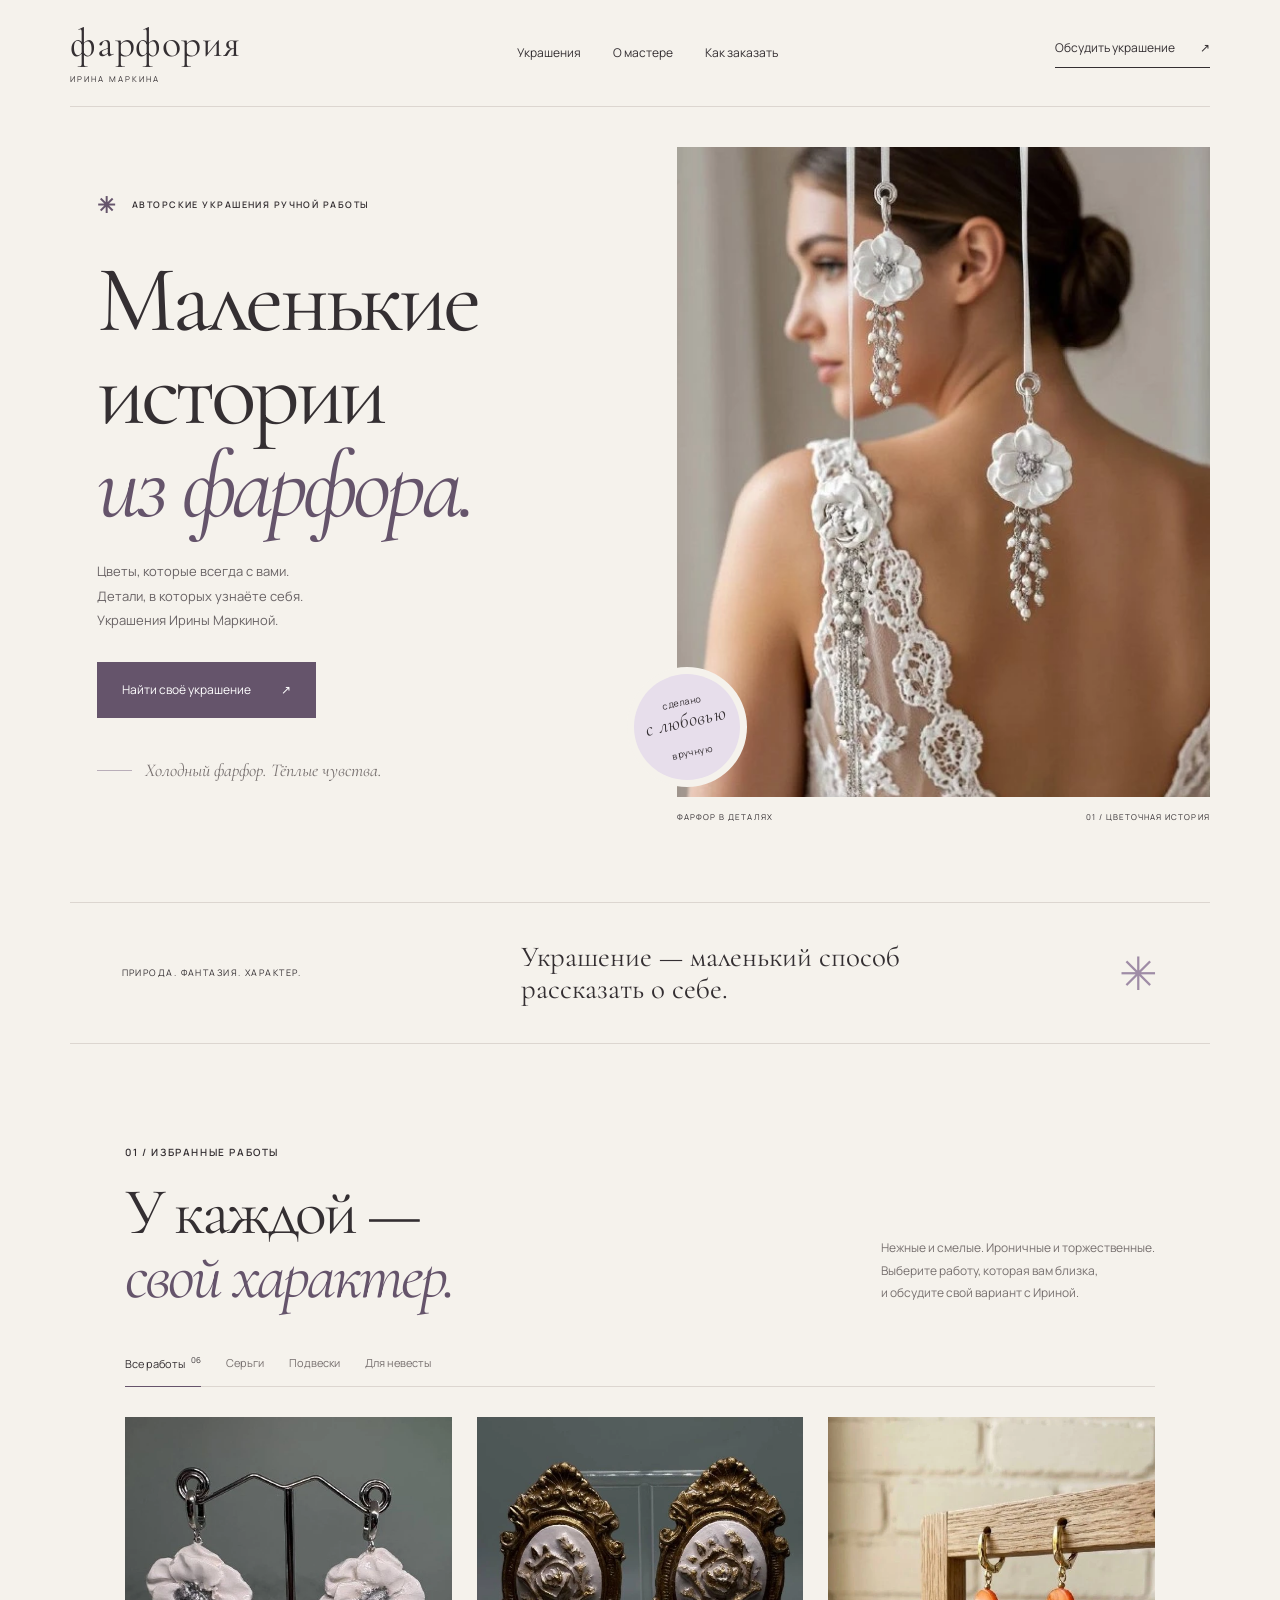
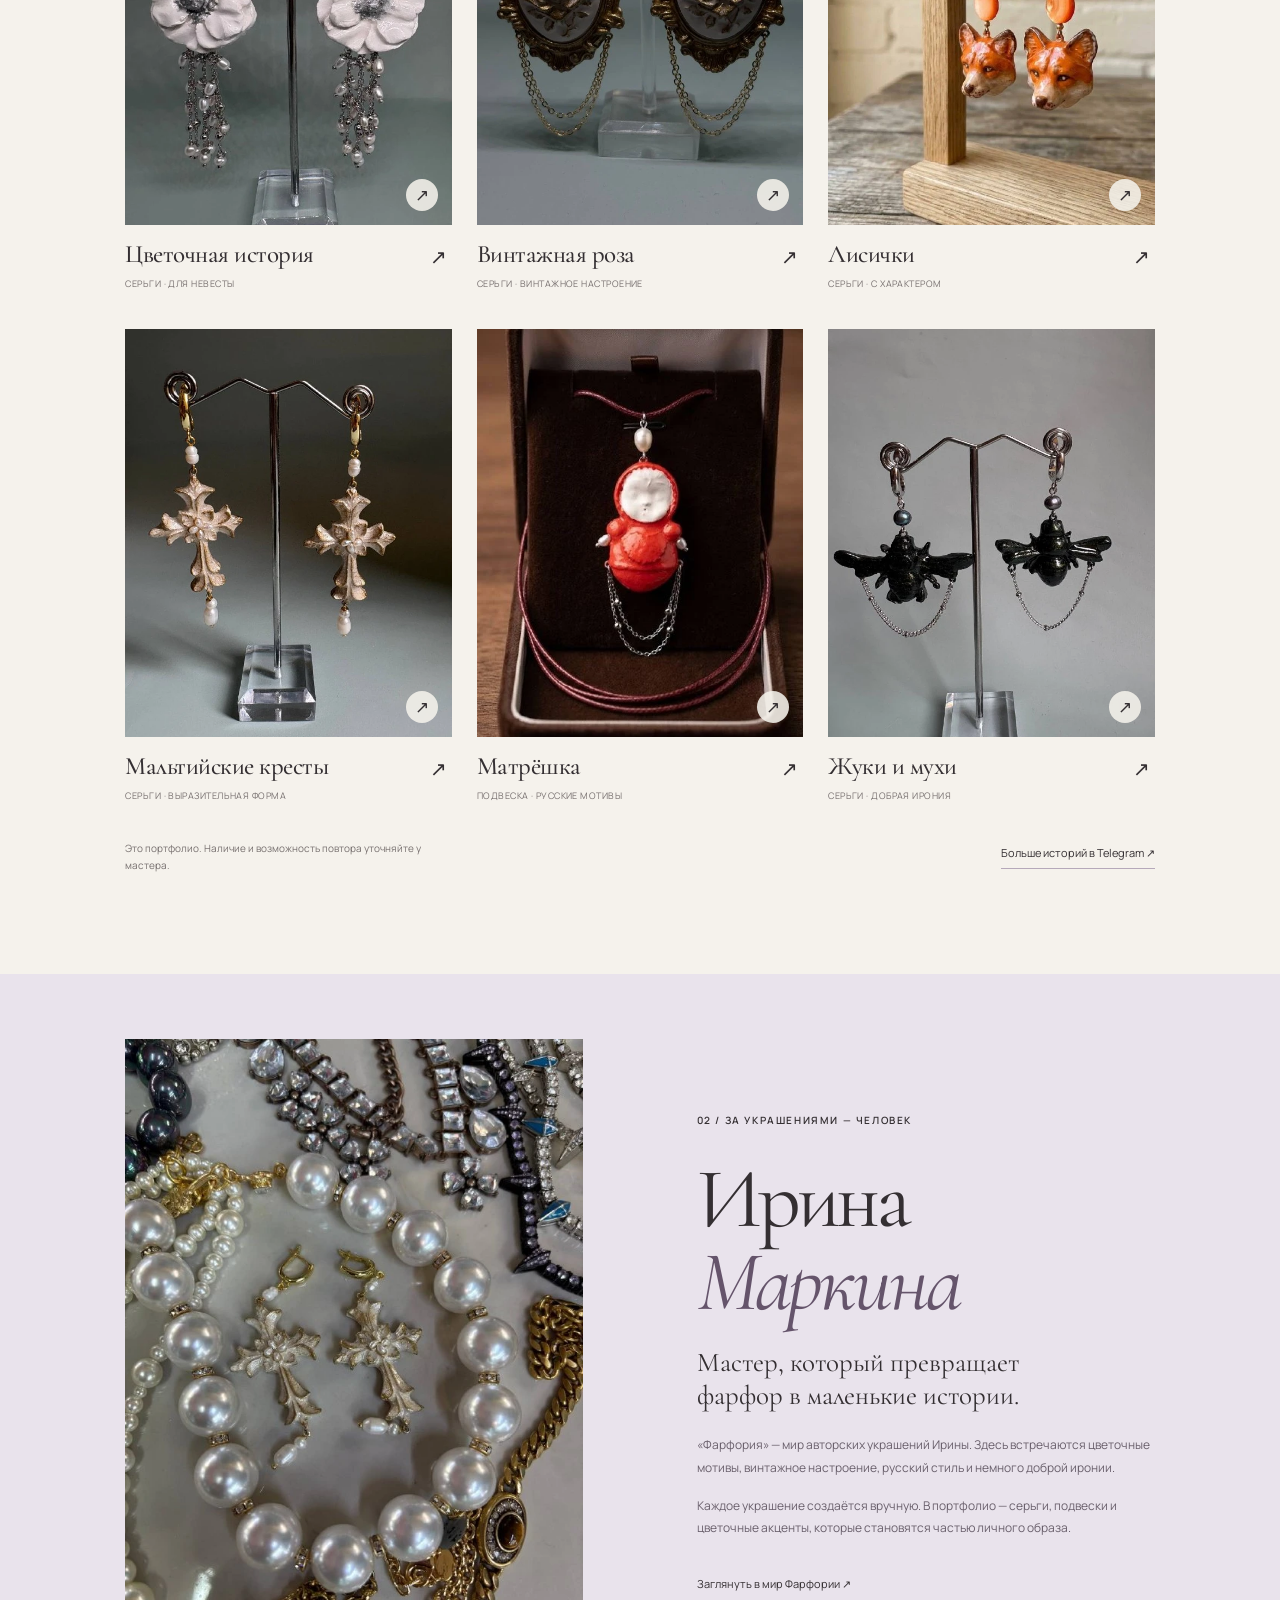
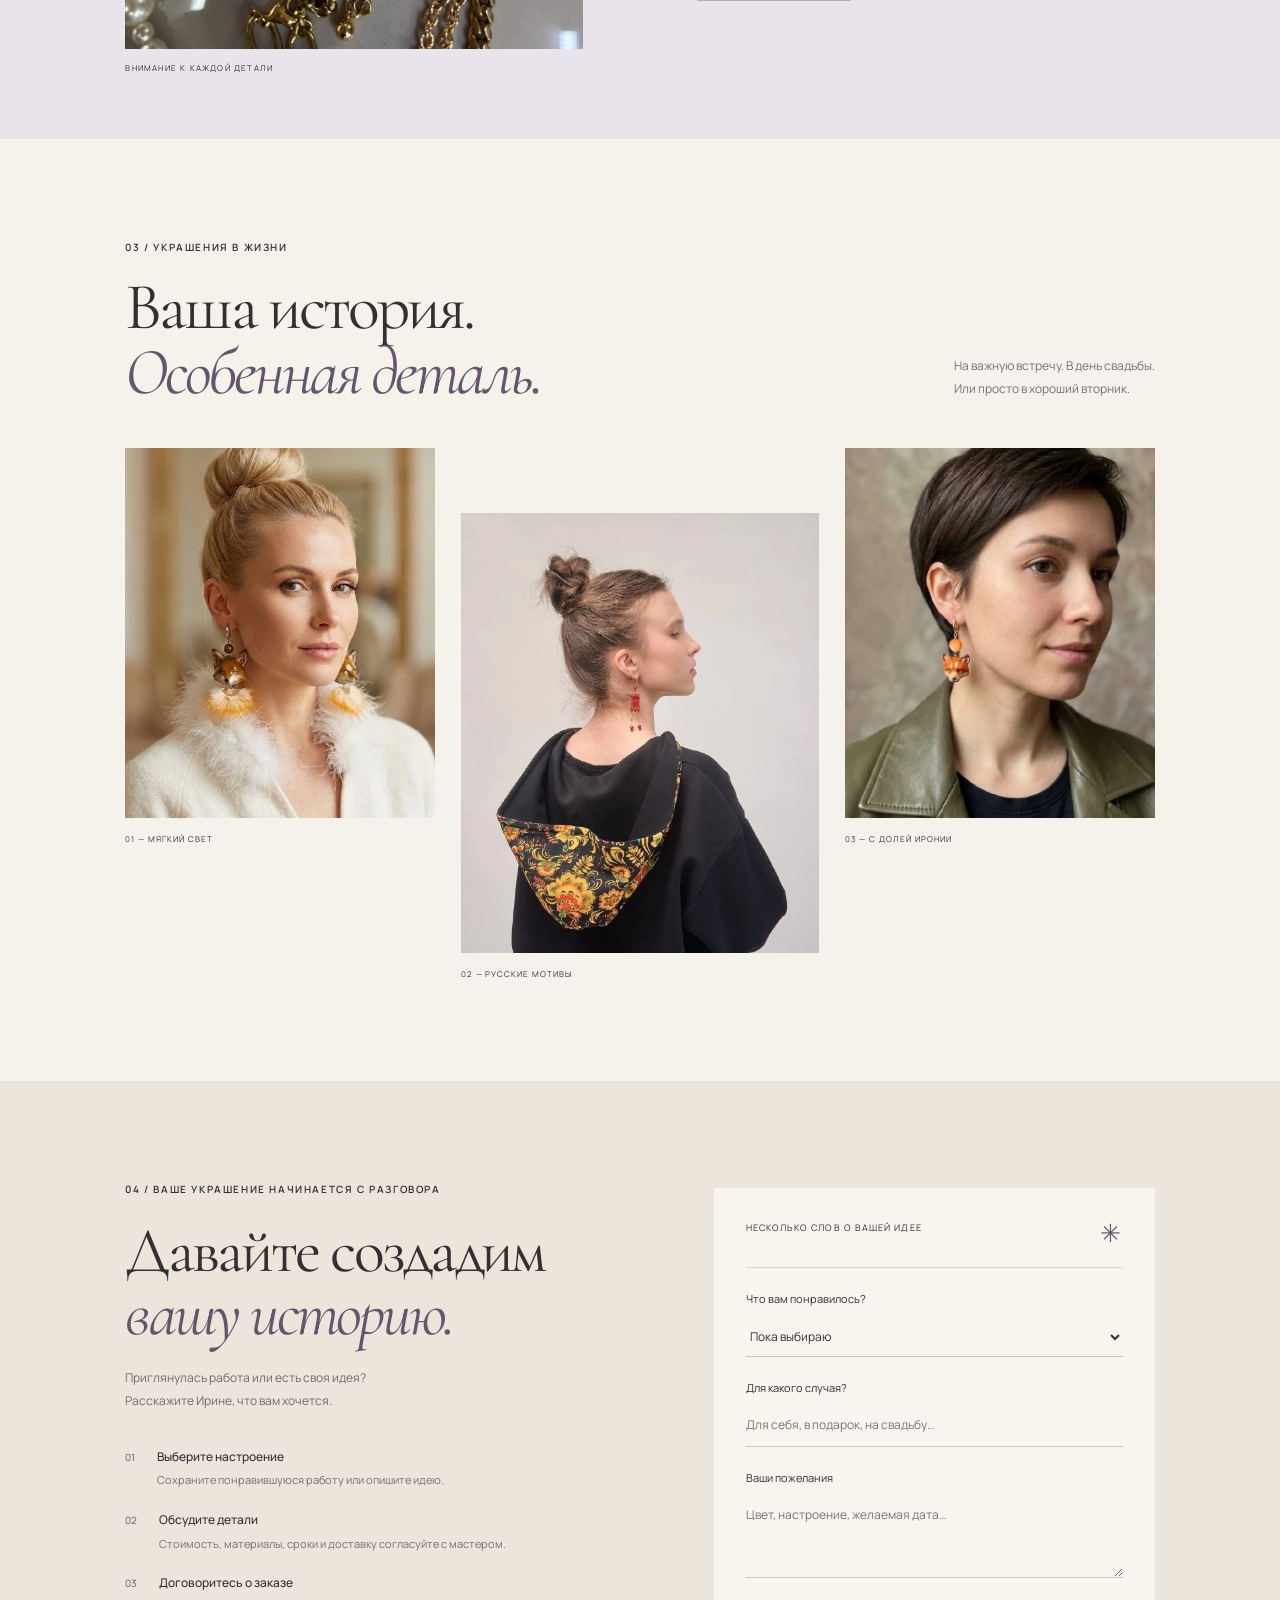
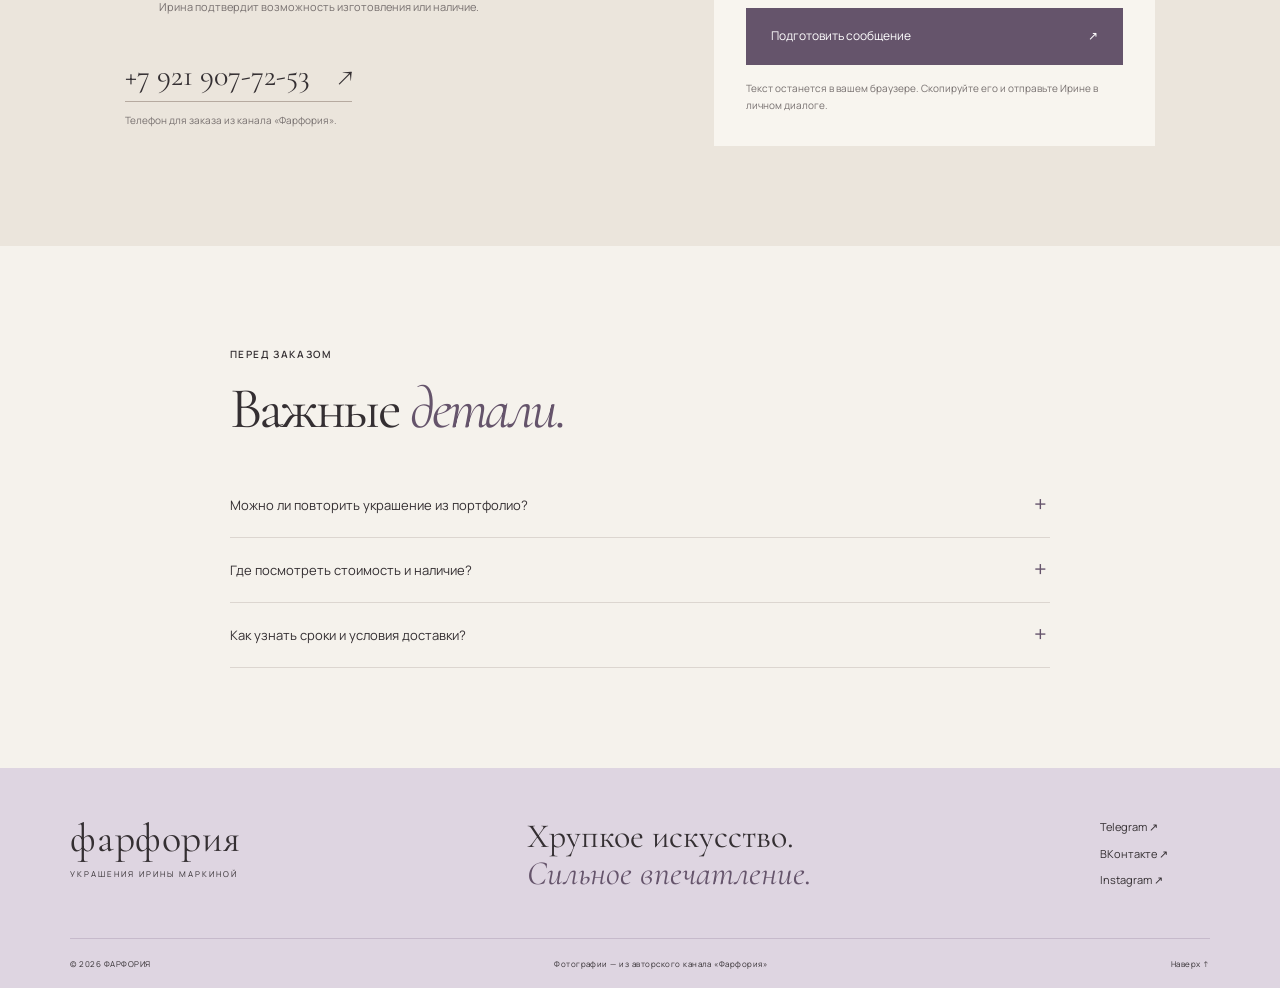
==== public/index.html @ b73f0250 "Publish Farforiya portfolio for markina.ladyzenko.ru" ====
<!doctype html>
<html lang="ru">
<head>
  <meta charset="utf-8"><meta name="viewport" content="width=device-width, initial-scale=1">
  <title>Фарфория — украшения Ирины Маркиной</title>
  <meta name="description" content="Авторские украшения из холодного фарфора Ирины Маркиной. Посмотрите работы и обсудите своё украшение с мастером.">
  <meta name="theme-color" content="#f5f2ec">
  <meta property="og:title" content="Фарфория — Ирина Маркина"><meta property="og:description" content="Маленькие истории из фарфора. Авторские украшения ручной работы."><meta property="og:type" content="website">
  <link rel="canonical" href="https://markina.ladyzenko.ru/">
  <meta property="og:url" content="https://markina.ladyzenko.ru/">
  <meta property="og:image" content="https://markina.ladyzenko.ru/assets/bridal.webp">
  <link rel="icon" type="image/svg+xml" href="assets/favicon.svg">
  <link rel="stylesheet" href="style.css"><script src="app.js" defer></script>
</head>
<body>
  <header class="header">
    <a class="brand" href="#" aria-label="Фарфория — на главную">фарфория<span>ИРИНА МАРКИНА</span></a>
    <nav aria-label="Основная навигация"><a href="#collection">Украшения</a><a href="#story">О мастере</a><a href="#order">Как заказать</a></nav>
    <a class="header-contact" href="#order">Обсудить украшение <span>↗</span></a>
    <button class="menu" aria-expanded="false" aria-label="Открыть меню">☰</button>
  </header>
  <main>
    <section class="hero" aria-labelledby="hero-title">
      <div class="hero-copy"><p class="eyebrow"><span class="tiny-flower">✳</span> АВТОРСКИЕ УКРАШЕНИЯ РУЧНОЙ РАБОТЫ</p>
        <h1 id="hero-title">Маленькие<br>истории<br><em>из фарфора.</em></h1>
        <p class="hero-description">Цветы, которые всегда с вами.<br>Детали, в которых узнаёте себя.<br>Украшения Ирины Маркиной.</p>
        <a class="button" href="#collection">Найти своё украшение <span>↗</span></a>
        <div class="hero-note"><span class="line"></span> Холодный фарфор. Тёплые чувства.</div>
      </div>
      <figure class="hero-visual"><img src="assets/hero.webp" alt="Белые цветочные серьги Фарфории в свадебном образе" fetchpriority="high"><figcaption><span>ФАРФОР В ДЕТАЛЯХ</span><span>01 / ЦВЕТОЧНАЯ ИСТОРИЯ</span></figcaption><span class="image-seal" aria-hidden="true">сделано<br><i>с любовью</i><br>вручную</span></figure>
    </section>
    <div class="intro-line"><span>ПРИРОДА. ФАНТАЗИЯ. ХАРАКТЕР.</span><p>Украшение — маленький способ<br>рассказать о себе.</p><span class="intro-star" aria-hidden="true">✳</span></div>
    <section class="collection section" id="collection" aria-labelledby="collection-title">
      <div class="section-heading"><div><p class="eyebrow">01 / ИЗБРАННЫЕ РАБОТЫ</p><h2 id="collection-title">У каждой —<br><em>свой характер.</em></h2></div><p>Нежные и смелые. Ироничные и торжественные.<br>Выберите работу, которая вам близка,<br>и обсудите свой вариант с Ириной.</p></div>
      <div class="filters" role="group" aria-label="Фильтр украшений"><button class="active" data-filter="all" aria-pressed="true">Все работы <sup>06</sup></button><button data-filter="earrings" aria-pressed="false">Серьги</button><button data-filter="pendants" aria-pressed="false">Подвески</button><button data-filter="wedding" aria-pressed="false">Для невесты</button></div>
      <div class="gallery" id="gallery"></div>
      <div class="gallery-bottom"><p>Это портфолио. Наличие и возможность повтора уточняйте у мастера.</p><a class="text-link" href="https://t.me/farfforija" target="_blank" rel="noopener noreferrer">Больше историй в Telegram ↗</a></div>
    </section>
    <section class="story" id="story" aria-labelledby="story-title"><div class="story-image"><img src="assets/details.webp" alt="Детали украшений: жемчужные нити и декоративные элементы" loading="lazy"><span>ВНИМАНИЕ К КАЖДОЙ ДЕТАЛИ</span></div><div class="story-copy"><p class="eyebrow">02 / ЗА УКРАШЕНИЯМИ — ЧЕЛОВЕК</p><h2 id="story-title">Ирина<br><em>Маркина</em></h2><p class="story-lead">Мастер, который превращает<br>фарфор в маленькие истории.</p><p>«Фарфория» — мир авторских украшений Ирины. Здесь встречаются цветочные мотивы, винтажное настроение, русский стиль и немного доброй иронии.</p><p>Каждое украшение создаётся вручную. В портфолио — серьги, подвески и цветочные акценты, которые становятся частью личного образа.</p><a class="text-link" href="https://t.me/farfforija" target="_blank" rel="noopener noreferrer">Заглянуть в мир Фарфории ↗</a></div></section>
    <section class="looks section" aria-labelledby="looks-title"><div class="section-heading"><div><p class="eyebrow">03 / УКРАШЕНИЯ В ЖИЗНИ</p><h2 id="looks-title">Ваша история.<br><em>Особенная деталь.</em></h2></div><p>На важную встречу. В день свадьбы.<br>Или просто в хороший вторник.</p></div><div class="looks-grid"><figure><img src="assets/look1.webp" alt="Образ с авторскими серьгами Фарфории" loading="lazy"><figcaption>01 — МЯГКИЙ СВЕТ</figcaption></figure><figure><img src="assets/look2.webp" alt="Украшения Фарфории в образе с русскими мотивами" loading="lazy"><figcaption>02 — РУССКИЕ МОТИВЫ</figcaption></figure><figure><img src="assets/look3.webp" alt="Серьги-лисички как яркий акцент повседневного образа" loading="lazy"><figcaption>03 — С ДОЛЕЙ ИРОНИИ</figcaption></figure></div></section>
    <section class="order section" id="order" aria-labelledby="order-title"><div class="order-info"><p class="eyebrow">04 / ВАШЕ УКРАШЕНИЕ НАЧИНАЕТСЯ С РАЗГОВОРА</p><h2 id="order-title">Давайте создадим<br><em>вашу историю.</em></h2><p>Приглянулась работа или есть своя идея?<br>Расскажите Ирине, что вам хочется.</p><ol class="steps"><li><span>01</span><div><h3>Выберите настроение</h3><p>Сохраните понравившуюся работу или опишите идею.</p></div></li><li><span>02</span><div><h3>Обсудите детали</h3><p>Стоимость, материалы, сроки и доставку согласуйте с мастером.</p></div></li><li><span>03</span><div><h3>Договоритесь о заказе</h3><p>Ирина подтвердит возможность изготовления или наличие.</p></div></li></ol><a class="phone" href="tel:+79219077253">+7 921 907-72-53 <span>↗</span></a><p class="small">Телефон для заказа из канала «Фарфория».</p></div>
      <form id="order-form" class="order-form"><p class="form-top">НЕСКОЛЬКО СЛОВ О ВАШЕЙ ИДЕЕ <span>✳</span></p><label for="piece">Что вам понравилось?</label><select id="piece" name="piece"><option value="Пока выбираю">Пока выбираю</option><option>Цветочная история</option><option>Винтажная роза</option><option>Лисички</option><option>Мальтийские кресты</option><option>Матрёшка</option><option>Жуки и мухи</option><option>Своя идея</option></select><label for="occasion">Для какого случая?</label><input id="occasion" name="occasion" placeholder="Для себя, в подарок, на свадьбу…" maxlength="200"><label for="idea">Ваши пожелания</label><textarea id="idea" name="idea" rows="3" maxlength="1500" placeholder="Цвет, настроение, желаемая дата…"></textarea><button class="button" type="submit">Подготовить сообщение <span>↗</span></button><p class="small form-note">Текст останется в вашем браузере. Скопируйте его и отправьте Ирине в личном диалоге.</p><div id="message-result" hidden><label for="prepared-message">Сообщение для Ирины</label><textarea id="prepared-message" rows="7" readonly></textarea><div class="result-actions"><button id="copy-message" type="button">Скопировать текст</button><a href="https://vk.com/im?sel=121339308" target="_blank" rel="noopener noreferrer">Открыть диалог VK ↗</a></div><p id="copy-status" class="small" aria-live="polite"></p></div></form>
    </section>
    <section class="faq section" aria-labelledby="faq-title"><p class="eyebrow">ПЕРЕД ЗАКАЗОМ</p><h2 id="faq-title">Важные <em>детали.</em></h2><details><summary>Можно ли повторить украшение из портфолио?</summary><p>Отправьте Ирине ссылку или фотографию понравившейся работы. Возможность повтора, материалы и детали она уточнит лично.</p></details><details><summary>Где посмотреть стоимость и наличие?</summary><p>Актуальные условия уточняйте непосредственно у Ирины. Работы в галерее показывают портфолио и не обозначают наличие в продаже.</p></details><details><summary>Как узнать сроки и условия доставки?</summary><p>Сообщите мастеру свой город и желаемую дату. Сроки изготовления, способ получения и оплату согласуйте до подтверждения заказа.</p></details></section>
  </main>
  <footer><div class="footer-top"><a class="brand" href="#">фарфория<span>УКРАШЕНИЯ ИРИНЫ МАРКИНОЙ</span></a><p>Хрупкое искусство.<br><em>Сильное впечатление.</em></p><div class="socials"><a href="https://t.me/farfforija" target="_blank" rel="noopener noreferrer">Telegram ↗</a><a href="https://vk.ru/id121339308" target="_blank" rel="noopener noreferrer">ВКонтакте ↗</a><a href="https://www.instagram.com/iramarkina8/" target="_blank" rel="noopener noreferrer">Instagram ↗</a></div></div><div class="footer-bottom"><span>© 2026 ФАРФОРИЯ</span><span>Фотографии — из авторского канала «Фарфория»</span><a href="#">Наверх ↑</a></div></footer>
  <dialog id="piece-dialog" aria-labelledby="dialog-title"><button class="dialog-close" aria-label="Закрыть просмотр">×</button><img id="dialog-image" src="assets/bridal.webp" alt=""><div class="dialog-copy"><p class="eyebrow" id="dialog-category"></p><h2 id="dialog-title"></h2><p id="dialog-description"></p><p class="small">Работа из портфолио. Детали заказа уточняйте у Ирины.</p><div class="dialog-actions"><button class="button" id="choose-piece">Обсудить похожее украшение ↗</button><a class="text-link" id="dialog-source" target="_blank" rel="noopener noreferrer">Публикация мастера ↗</a></div></div></dialog>
</body></html>
---- public/style.css ----
@import url('https://fonts.googleapis.com/css2?family=Cormorant+Garamond:ital,wght@0,400;0,500;0,600;1,400;1,500&family=Manrope:wght@400;500;600;700&display=swap');
:root{--bg:#f5f2ec;--ink:#342f32;--muted:#77706f;--purple:#65546b;--lilac:#e7deeb;--border:#dcd6d0;--serif:'Cormorant Garamond',Georgia,serif;--sans:'Manrope',Arial,sans-serif}*{box-sizing:border-box}html{scroll-behavior:smooth;scroll-padding-top:100px}body{margin:0;background:var(--bg);color:var(--ink);font-family:var(--sans);font-size:14px;line-height:1.7}a{color:inherit;text-decoration:none}button,input,textarea,select{font:inherit;color:inherit}button,a,input,select,textarea,summary{-webkit-tap-highlight-color:transparent}button,a,summary{touch-action:manipulation}button{cursor:pointer}img{display:block;width:100%;object-fit:cover}button:focus-visible,a:focus-visible,summary:focus-visible{outline:2px solid var(--purple);outline-offset:5px}h1,h2,h3,p,figure{margin:0}h1,h2{font-family:var(--serif);font-weight:400;letter-spacing:-.045em;line-height:.98}h2{font-size:66px}em{font-weight:400;color:var(--purple)}.eyebrow{font-size:10px;font-weight:600;letter-spacing:.16em;line-height:1.7}.header{height:107px;margin:0 5.5%;display:flex;align-items:center;justify-content:space-between;border-bottom:1px solid var(--border);gap:25px}.brand{font-family:var(--serif);font-size:40px;line-height:1;letter-spacing:.015em}.brand span{font-family:var(--sans);display:block;font-size:8px;letter-spacing:.25em;margin-top:12px}.header nav{display:flex;gap:32px;font-size:12px}.header nav a:hover,.text-link:hover,.socials a:hover{color:var(--purple);text-decoration:underline;text-underline-offset:5px}.header-contact{border-bottom:1px solid var(--ink);font-size:12px;padding-bottom:8px}.header-contact span{margin-left:23px}.menu{display:none}.hero{display:grid;grid-template-columns:1fr 1fr;min-height:740px;padding:40px 5.5% 50px;gap:6.5%}.hero-copy{padding:40px 0 0 5%}.hero .eyebrow{font-size:9px}.tiny-flower{font-size:22px;margin-right:12px;vertical-align:middle;color:var(--purple)}h1{font-size:clamp(74px,7.4vw,118px);margin:30px 0 26px}.hero-description{font-size:13px;line-height:1.9;color:#696365}.button{display:inline-flex;align-items:center;justify-content:space-between;background:var(--purple);border:1px solid var(--purple);color:#fff;padding:17px 24px;gap:30px;min-height:55px;font-size:12px;transition:background .2s,transform .2s}.button:hover{background:#514157;transform:translateY(-2px)}.hero .button{margin-top:29px}.hero-note{display:flex;align-items:center;gap:13px;font-family:var(--serif);font-style:italic;font-size:18px;color:var(--muted);margin-top:37px}.line{width:35px;height:1px;background:#b9aeb9}.hero-visual{position:relative;padding-bottom:28px}.hero-visual>img{height:650px;object-position:47% 35%}.hero-visual figcaption{display:flex;justify-content:space-between;gap:15px;padding-top:13px;font-size:8px;letter-spacing:.13em}.image-seal{position:absolute;bottom:72px;left:-43px;width:106px;height:106px;border-radius:50%;background:#e7deeb;display:flex;align-items:center;justify-content:center;flex-direction:column;line-height:1.25;font-size:9px;letter-spacing:.06em;transform:rotate(-12deg);box-shadow:0 0 0 7px #f5f2ec}.image-seal i{font-family:var(--serif);font-size:20px;margin:2px 0}.intro-line{border-top:1px solid var(--border);border-bottom:1px solid var(--border);margin:0 5.5%;padding:31px 4%;display:flex;justify-content:space-between;align-items:center}.intro-line>span:first-child{font-size:9px;letter-spacing:.16em}.intro-line p{font-family:var(--serif);font-size:29px;line-height:1.1}.intro-star{font-size:46px;color:#9f8ca6;font-weight:400}.section{padding:100px 9.8%}.section-heading{display:flex;justify-content:space-between;align-items:flex-end;gap:30px;margin-bottom:44px}.section-heading h2{margin-top:19px}.section-heading>p{font-size:12px;color:var(--muted);line-height:1.9;padding-bottom:4px}.filters{display:flex;gap:25px;border-bottom:1px solid var(--border);margin-bottom:30px}.filters button{border:0;border-bottom:1px solid transparent;padding:0 0 13px;background:none;font-size:11px;color:var(--muted);margin-bottom:-1px}.filters button.active{border-color:var(--purple);color:var(--ink)}.filters sup{font-size:8px;margin-left:4px}.gallery{display:grid;grid-template-columns:repeat(3,1fr);gap:38px 25px}.piece[hidden]{display:none}.piece-image{display:block;position:relative;padding:0;background:#e2e1da;border:0;overflow:hidden;width:100%}.piece-image img{aspect-ratio:4/5;transition:transform .5s;object-position:center}.piece-image:hover img{transform:scale(1.045)}.piece-image .expand{position:absolute;bottom:14px;right:14px;width:32px;height:32px;background:#f5f2ecdf;border-radius:50%;display:grid;place-items:center;font-size:17px}.piece-caption{display:flex;align-items:flex-start;justify-content:space-between;gap:12px;padding-top:15px}.piece-caption h3{font-family:var(--serif);font-weight:500;font-size:25px;line-height:1.15;letter-spacing:-.02em}.piece-caption p{font-size:9px;color:var(--muted);margin-top:7px;letter-spacing:.05em}.piece-caption button{background:none;border:0;padding:0 5px;font-size:20px}.gallery-bottom{display:flex;justify-content:space-between;gap:20px;margin-top:36px;align-items:center}.gallery-bottom p{font-size:10px;color:var(--muted);max-width:310px}.text-link{font-size:11px;border-bottom:1px solid #b6a9ba;padding-bottom:6px;display:inline-block}.story{display:grid;grid-template-columns:1fr 1fr;background:#e9e3ec;padding:65px 9.8%;gap:11%}.story-image{position:relative}.story-image img{height:610px}.story-image>span{display:block;font-size:8px;letter-spacing:.15em;margin-top:12px}.story-copy{align-self:center}.story-copy h2{font-size:85px;margin:28px 0 24px}.story-lead{font-family:var(--serif);font-size:27px;line-height:1.2;margin-bottom:22px!important}.story-copy>p:not(.eyebrow):not(.story-lead){font-size:12px;color:#6a606c;margin:15px 0;line-height:1.9}.story-copy .text-link{margin-top:20px}.looks-grid{display:grid;grid-template-columns:1fr 1.16fr 1fr;gap:26px;align-items:start}.looks-grid figure:nth-child(2){padding-top:65px}.looks-grid img{height:370px;object-position:center 25%}.looks-grid figure:nth-child(2) img{height:440px}.looks-grid figcaption{font-size:8px;letter-spacing:.12em;margin-top:14px}.order{background:#ebe5dc;display:grid;grid-template-columns:1.1fr 1fr;gap:10%;align-items:start}.order h2{font-size:64px;margin:22px 0}.order-info>p:not(.eyebrow):not(.small){font-size:12px;color:#706966;line-height:1.9}.steps{padding:0;margin:34px 0;list-style:none;display:grid;gap:20px}.steps li{display:flex;gap:22px}.steps li>span{font-size:10px;color:var(--purple);padding-top:2px}.steps h3{font-size:12px;font-weight:500}.steps p{font-size:11px;color:var(--muted);margin-top:4px;line-height:1.7}.phone{display:inline-flex;font-family:var(--serif);font-size:30px;gap:28px;border-bottom:1px solid #b6aaa0}.small{font-size:10px;color:var(--muted);line-height:1.7}.order-info>.small{margin-top:10px}.order-form{background:#f8f5ef;padding:32px;margin-top:7px}.form-top{display:flex;justify-content:space-between;font-size:9px;letter-spacing:.12em;padding-bottom:22px;border-bottom:1px solid var(--border);margin-bottom:22px}.form-top span{font-size:25px;color:var(--purple);line-height:1}label{font-size:11px;display:block;margin:22px 0 8px}input,select,textarea{width:100%;background:transparent;border:0;border-bottom:1px solid #cfc6be;border-radius:0;padding:10px 0;font-size:12px;outline-offset:4px}textarea{resize:vertical;min-height:70px}input:focus,select:focus,textarea:focus{outline:1px solid var(--purple)}.order-form .button{width:100%;margin-top:24px}.form-note{margin-top:15px}.result-actions{display:flex;gap:15px;flex-wrap:wrap;margin:15px 0}.result-actions button,.result-actions a{background:transparent;border:1px solid #a79aa9;padding:9px 12px;font-size:11px}.result-actions a{background:#e7deeb}.faq{max-width:1000px;margin:auto;padding-left:7%;padding-right:7%}.faq h2{margin:18px 0 35px;font-size:58px}details{border-bottom:1px solid var(--border)}summary{cursor:pointer;list-style:none;padding:21px 28px 21px 0;font-size:13px;position:relative}summary::-webkit-details-marker{display:none}summary::after{content:'+';position:absolute;right:3px;font-size:22px;top:13px;color:var(--purple)}details[open] summary::after{content:'−'}details p{padding:0 26px 22px 0;font-size:12px;color:var(--muted);max-width:650px}footer{background:#ded5e1;padding:50px 5.5% 18px}.footer-top{display:flex;align-items:flex-start;justify-content:space-between;gap:30px;padding-bottom:45px}.footer-top p{font-family:var(--serif);font-size:34px;line-height:1.1}.socials{display:grid;gap:8px;font-size:11px;min-width:110px}.footer-bottom{display:flex;justify-content:space-between;gap:20px;border-top:1px solid #c6bacb;padding-top:18px;font-size:8px;letter-spacing:.06em}dialog{border:0;padding:0;max-width:900px;width:90vw;background:var(--bg);color:var(--ink);max-height:90dvh;overflow:auto}dialog[open]{display:grid;grid-template-columns:1fr 1fr}dialog::backdrop{background:#262129b8;backdrop-filter:blur(5px)}#dialog-image{height:100%;min-height:480px;max-height:80vh;object-fit:contain;background:#e6e3dc}.dialog-copy{padding:50px 34px 34px;align-self:center}.dialog-copy h2{font-size:48px;margin:20px 0}.dialog-copy>p:not(.eyebrow){margin:18px 0;font-size:12px}.dialog-copy .text-link{margin-top:22px}.dialog-copy .button{font-size:11px;padding:13px 15px;gap:10px}.dialog-close{position:absolute;right:12px;top:8px;border:0;background:var(--bg);width:35px;height:35px;border-radius:50%;font-size:27px;z-index:1}body.modal-open{overflow:hidden}
@media(min-width:1600px){body{max-width:1680px;margin:auto}.hero{min-height:850px}.hero-visual>img{height:750px}}@media(max-width:1050px){.header{height:90px}.header nav{gap:18px}.hero{gap:6%;padding-top:25px;min-height:640px}.hero-copy{padding-left:0;padding-top:25px}.hero-visual>img{height:570px}h1{font-size:85px}.section{padding:75px 6%}h2{font-size:58px}.story{padding:60px 6%;gap:8%}.story-image img{height:560px}.story-copy h2{font-size:72px}.order{gap:6%}.order h2{font-size:55px}.order-form{padding:25px}.looks-grid img{height:310px}.looks-grid figure:nth-child(2) img{height:380px}.gallery{gap:30px 18px}.piece-caption h3{font-size:23px}}
@media(max-width:700px){html{scroll-padding-top:25px}.header{margin:0 6%;height:87px;position:relative}.brand{font-size:34px}.brand span{font-size:7px;margin-top:9px}.header-contact{margin-left:auto;font-size:10px;padding-bottom:5px}.header-contact span{margin-left:7px}.menu{display:block;background:none;border:0;font-size:20px;padding:6px}.header nav{display:none;position:absolute;top:87px;left:-7%;right:-7%;background:var(--bg);z-index:3;padding:25px 7%;border-bottom:1px solid var(--border);box-shadow:0 10px 15px #342f3209}.header nav.open{display:flex;flex-direction:column;gap:20px}.hero{display:flex;flex-direction:column;padding:25px 6% 30px;gap:35px}.hero-copy{padding:0}.hero .eyebrow{font-size:8px}.tiny-flower{font-size:20px}h1{font-size:clamp(69px,15vw,102px);margin:20px 0}h1 br:nth-child(2){display:none}h1 em{display:block}.hero-description{font-size:12px;line-height:1.8}.hero .button{margin-top:22px;padding:14px 20px;min-height:50px}.hero-note{margin-top:22px;font-size:17px}.hero-visual>img{height:490px;object-position:center 32%}.hero-visual{margin-left:24px;padding-bottom:0}.image-seal{left:-25px;bottom:60px;width:86px;height:86px;font-size:8px;box-shadow:0 0 0 5px var(--bg)}.image-seal i{font-size:17px}.hero-visual figcaption{font-size:7px;letter-spacing:.07em}.intro-line{margin:0 6%;padding:23px 0;gap:12px;flex-wrap:wrap}.intro-line>span:first-child{font-size:7px;max-width:90px}.intro-line p{font-size:23px}.intro-star{font-size:30px}.section{padding:58px 6%}.section-heading{display:block;margin-bottom:27px}.section-heading h2{margin-top:14px}h2{font-size:52px}.section-heading>p{margin-top:22px;font-size:11px}.filters{gap:18px;overflow:auto;white-space:nowrap;margin-bottom:20px}.filters button{font-size:10px;padding-bottom:11px}.gallery{grid-template-columns:1fr 1fr;gap:25px 15px}.piece-caption{padding-top:12px;gap:4px}.piece-caption h3{font-size:22px}.piece-caption p{font-size:8px;line-height:1.4}.piece-caption button{font-size:17px;padding:0 2px}.piece-image .expand{width:25px;height:25px;bottom:9px;right:9px;font-size:14px}.gallery-bottom{display:block;margin-top:27px}.gallery-bottom .text-link{margin-top:17px}.story{padding:42px 6% 50px;display:flex;flex-direction:column-reverse;gap:32px}.story-copy h2{font-size:70px;margin:21px 0}.story-lead{font-size:25px}.story-copy>p:not(.eyebrow):not(.story-lead){font-size:12px}.story-image img{height:350px;object-position:center 42%}.looks-grid{grid-template-columns:1fr 1fr;gap:15px}.looks-grid figure:nth-child(2){padding-top:35px}.looks-grid figure:nth-child(3){display:none}.looks-grid img{height:300px}.looks-grid figure:nth-child(2) img{height:300px}.looks-grid figcaption{font-size:7px;letter-spacing:.05em}.order{display:block}.order h2{font-size:53px}.order-form{margin-top:35px;padding:25px}.steps{gap:20px;margin:28px 0}.phone{font-size:29px}.faq h2{font-size:50px;margin-bottom:25px}summary{font-size:12px;padding-right:22px}.footer-top{flex-wrap:wrap;gap:30px;padding-bottom:30px}.footer-top p{font-size:28px}.socials{display:flex;gap:25px;flex-wrap:wrap}.footer-bottom{flex-wrap:wrap;font-size:7px;gap:12px}.footer-bottom>span:nth-child(2){order:3;width:100%}dialog[open]{display:block;width:91vw}#dialog-image{height:43vh;min-height:0}.dialog-copy{padding:28px}.dialog-copy h2{font-size:43px;margin:14px 0}.dialog-copy .button{width:100%}.eyebrow{font-size:8px}footer{padding:38px 6% 18px}}
@media(prefers-reduced-motion:reduce){html{scroll-behavior:auto}*{transition:none!important}}

.header-contact{white-space:nowrap}@media(max-width:700px){.header{gap:12px}}

.dialog-actions{display:flex;flex-direction:column;align-items:flex-start;gap:18px;margin-top:24px}.dialog-actions .text-link{margin-top:0}
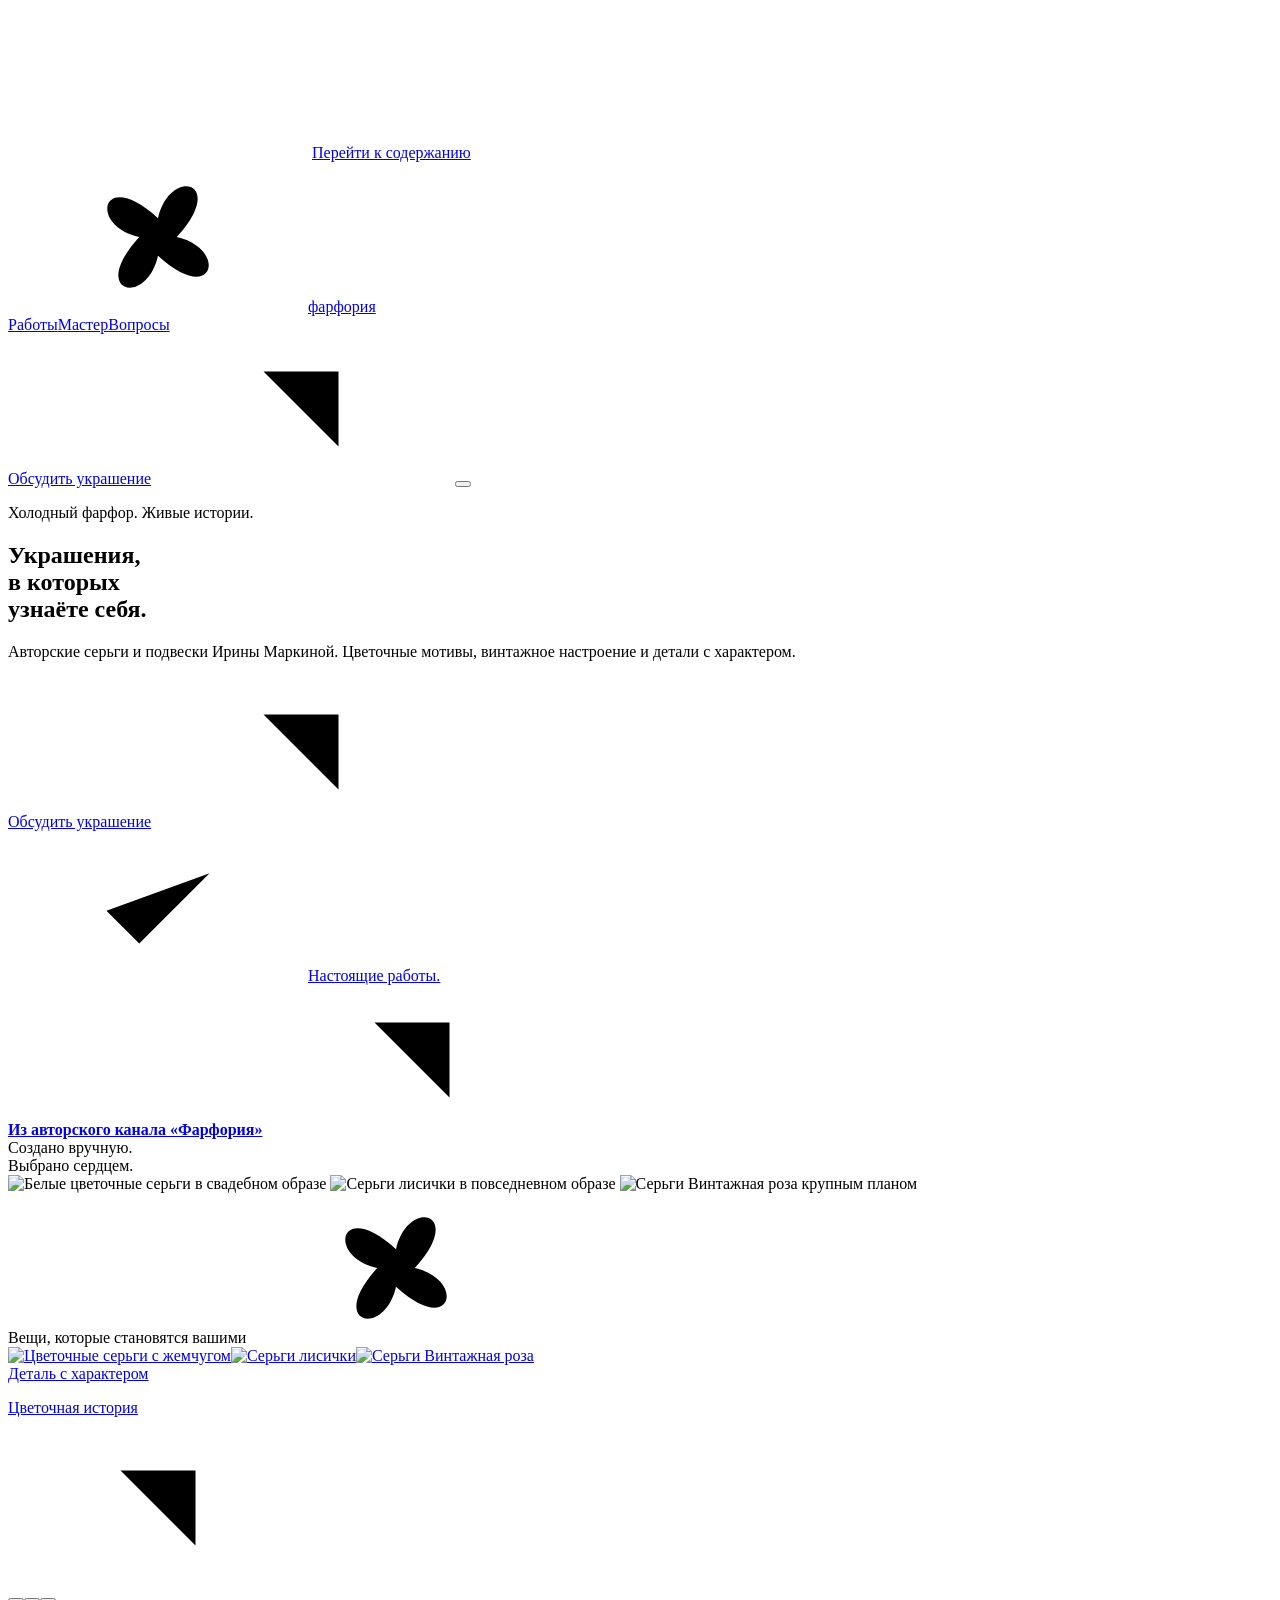
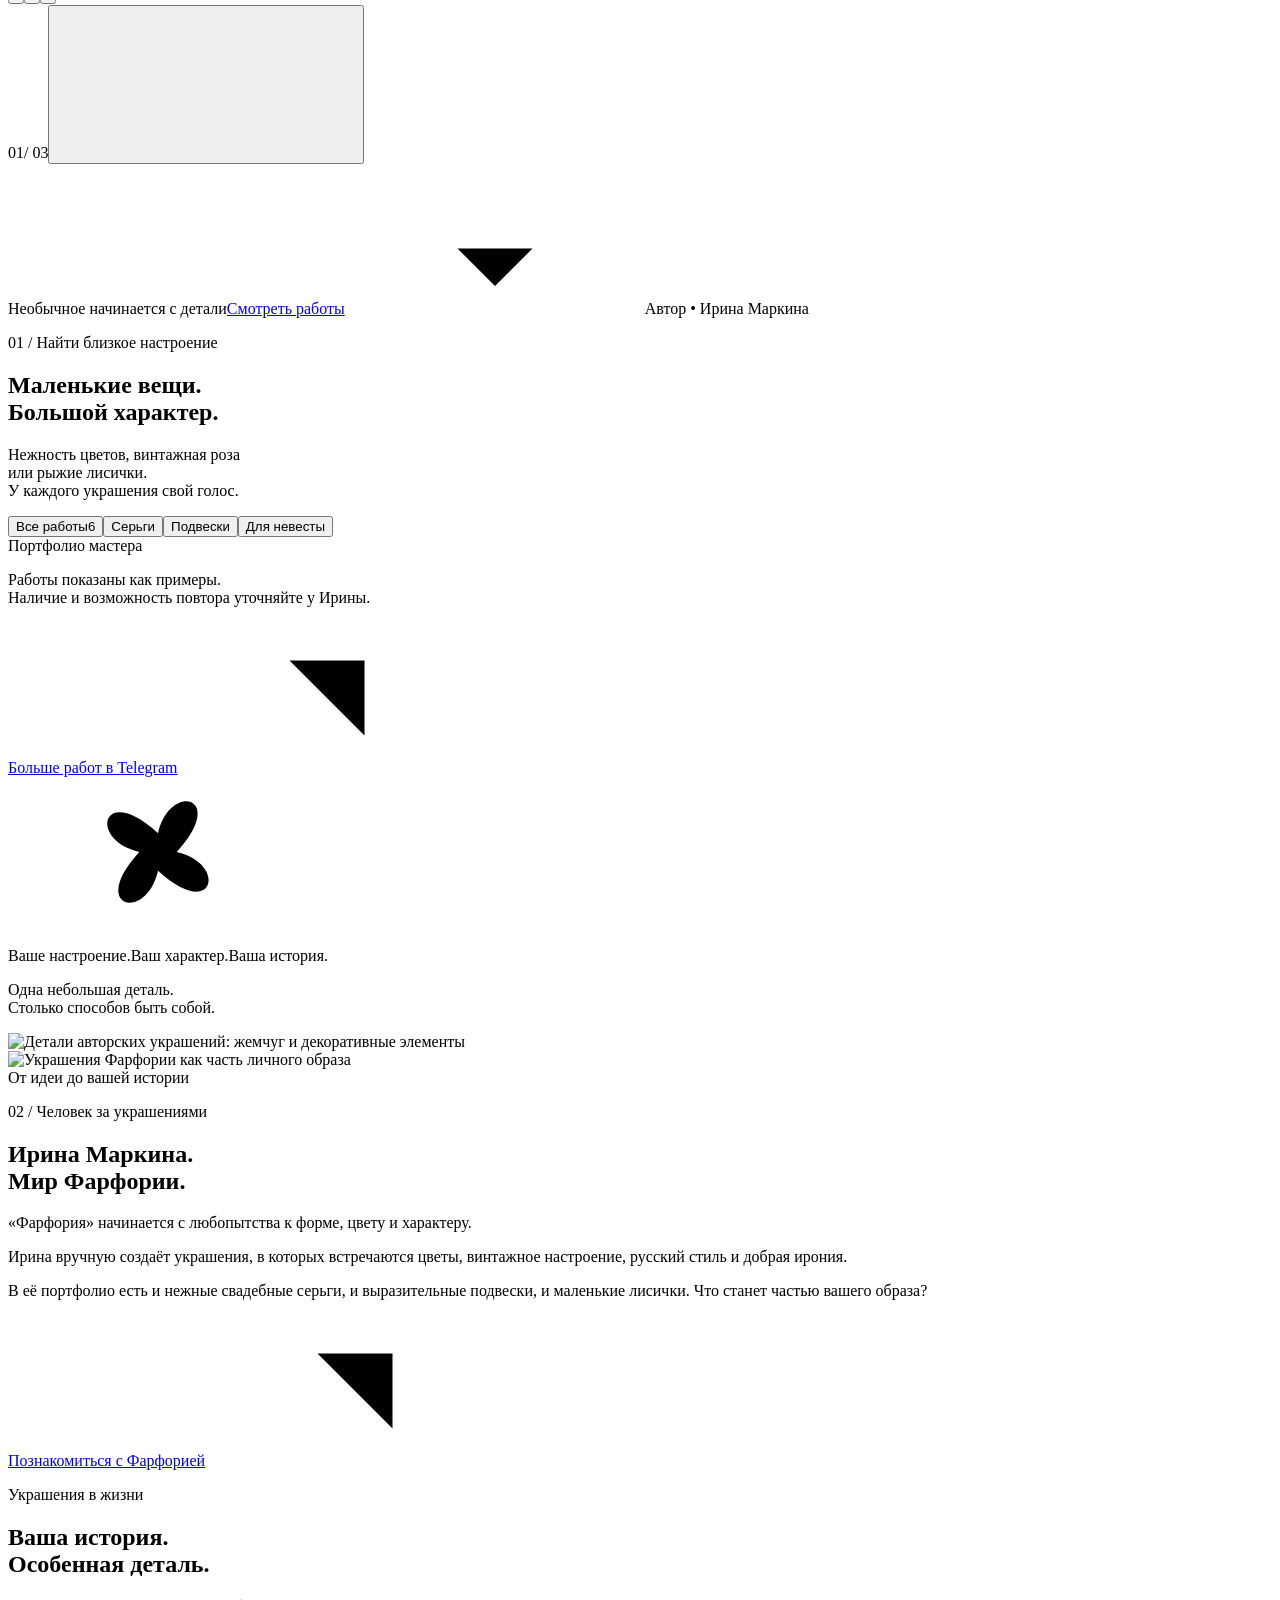
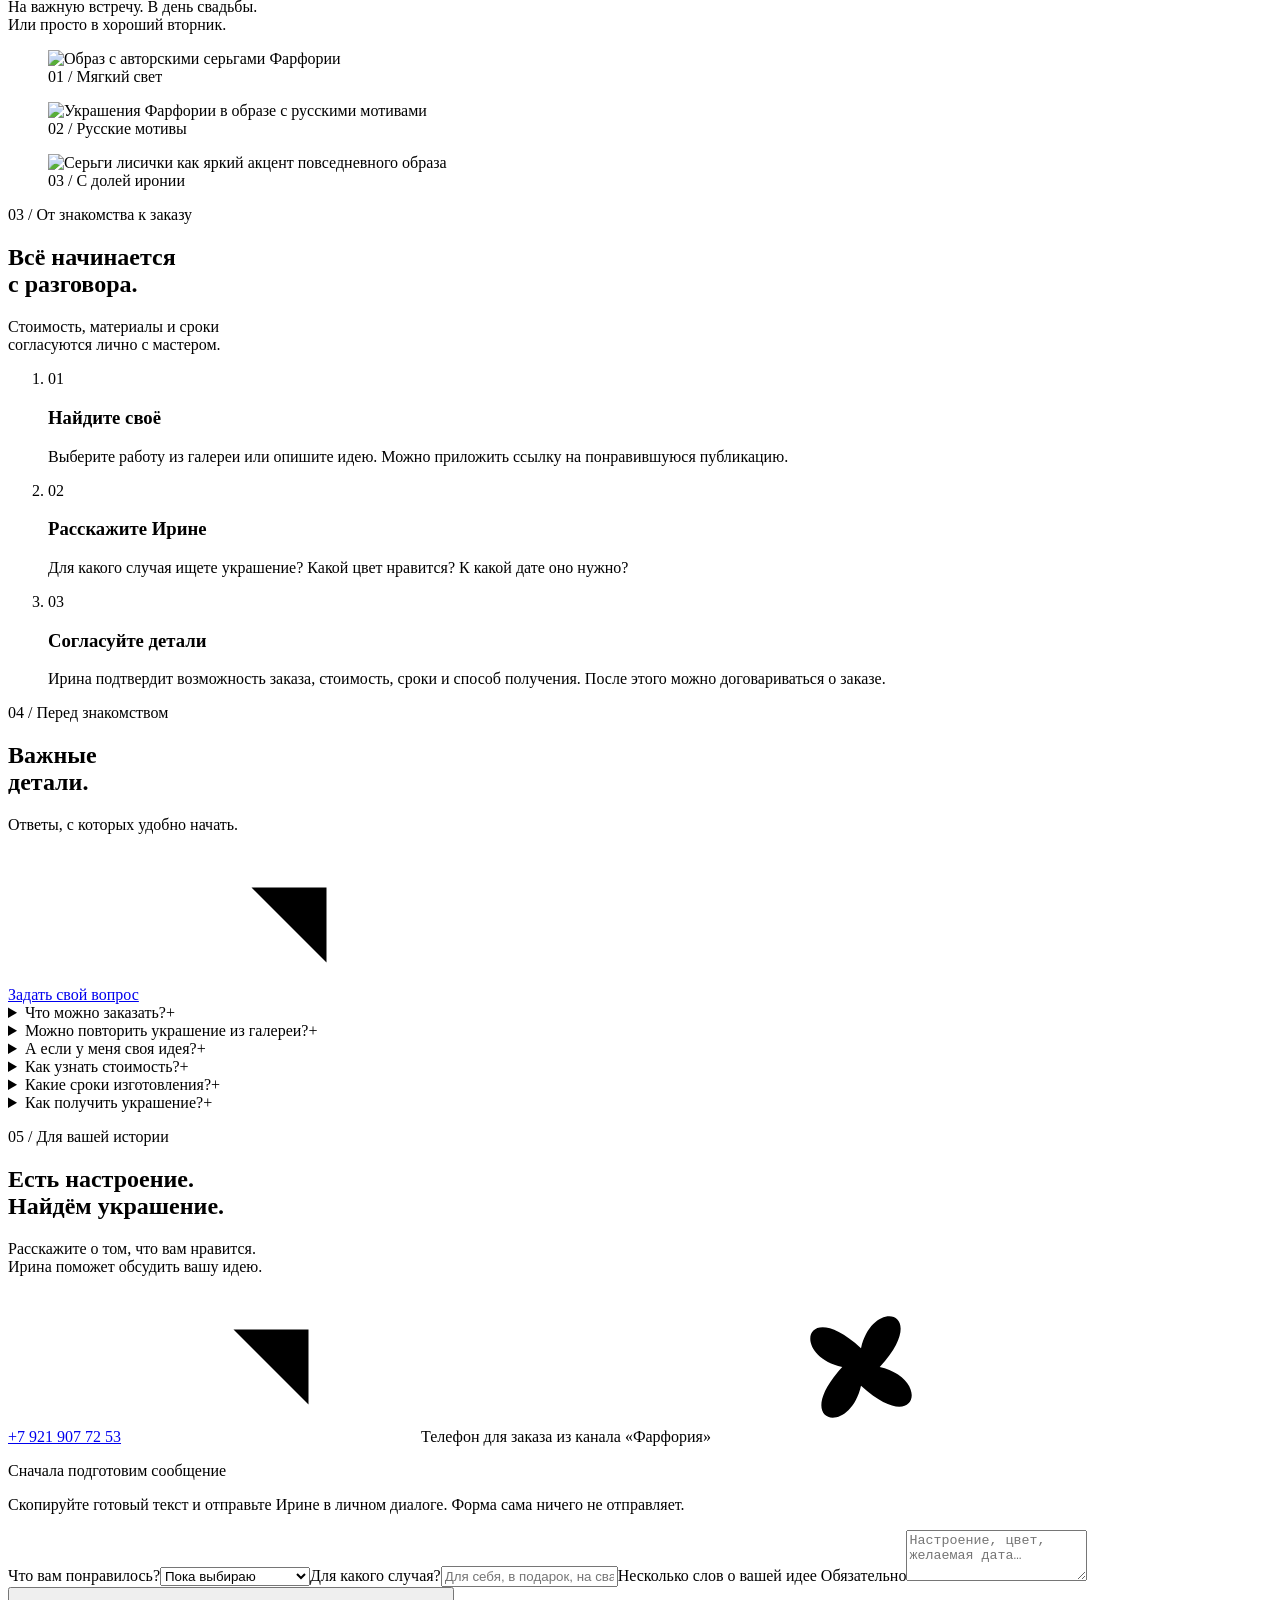
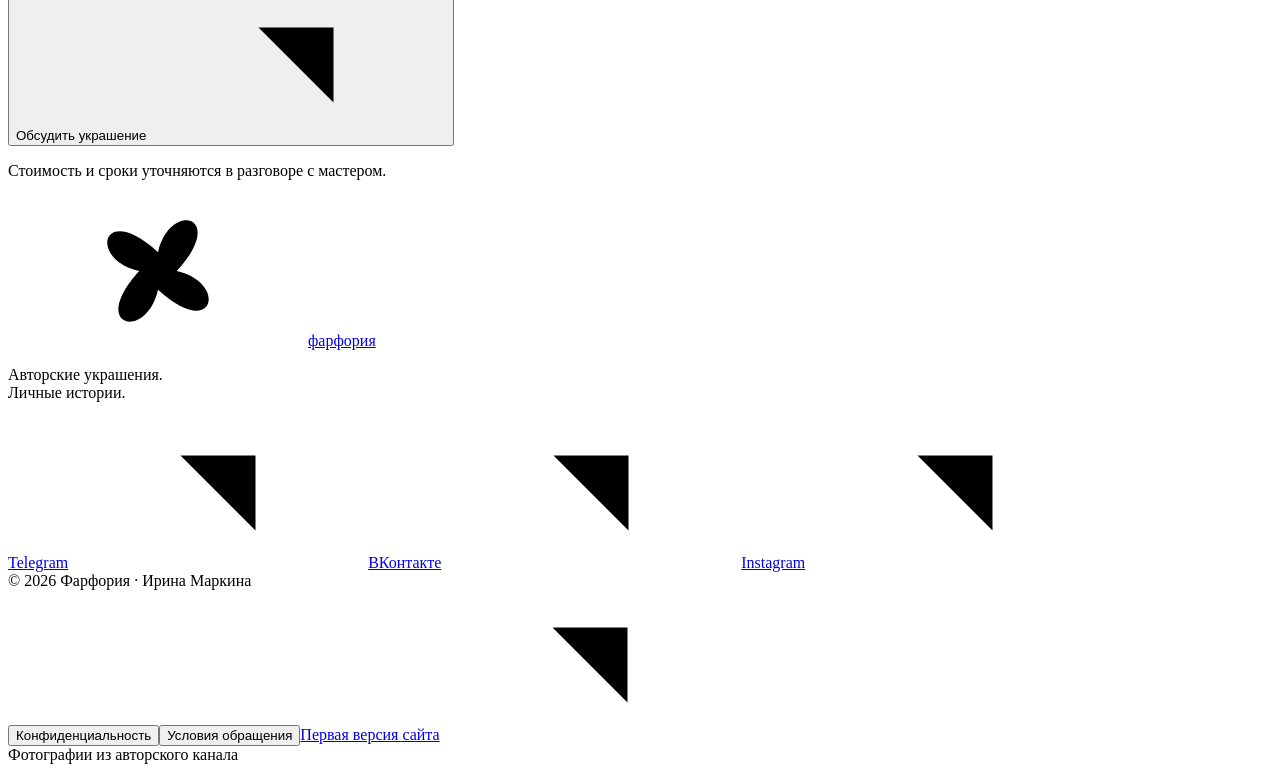
==== commit 83ffa7aa: "Promote animated design, archive original at /old and animate dialog exits" ====
--- a/public/index.html
+++ b/public/index.html
@@ -1,48 +1,106 @@
 <!doctype html>
 <html lang="ru">
 <head>
-  <meta charset="utf-8"><meta name="viewport" content="width=device-width, initial-scale=1">
-  <title>Фарфория — украшения Ирины Маркиной</title>
-  <meta name="description" content="Авторские украшения из холодного фарфора Ирины Маркиной. Посмотрите работы и обсудите своё украшение с мастером.">
+  <meta charset="utf-8">
+  <meta name="viewport" content="width=device-width, initial-scale=1">
+  <meta name="robots" content="index, follow">
+  <title>Фарфория · Украшения с вашим характером</title>
+  <meta name="description" content="Серьги и подвески ручной работы Ирины Маркиной. Найдите близкое вам настроение и обсудите своё украшение с мастером.">
   <meta name="theme-color" content="#f5f2ec">
-  <meta property="og:title" content="Фарфория — Ирина Маркина"><meta property="og:description" content="Маленькие истории из фарфора. Авторские украшения ручной работы."><meta property="og:type" content="website">
+  <meta property="og:title" content="Фарфория · Украшения с вашим характером">
+  <meta property="og:description" content="Холодный фарфор. Живые истории. Авторские украшения Ирины Маркиной.">
+  <meta property="og:type" content="website">
+  <meta property="og:url" content="https://markina.ladyzenko.ru/">
+  <meta property="og:image" content="https://markina.ladyzenko.ru/assets/hero.webp">
   <link rel="canonical" href="https://markina.ladyzenko.ru/">
-  <meta property="og:url" content="https://markina.ladyzenko.ru/">
-  <meta property="og:image" content="https://markina.ladyzenko.ru/assets/bridal.webp">
-  <link rel="icon" type="image/svg+xml" href="assets/favicon.svg">
-  <link rel="stylesheet" href="style.css"><script src="app.js" defer></script>
+  <link rel="icon" type="image/svg+xml" href="/favicon.svg">
+  <link rel="preconnect" href="https://fonts.googleapis.com">
+  <link rel="preconnect" href="https://fonts.gstatic.com" crossorigin>
+  <link href="https://fonts.googleapis.com/css2?family=Manrope:wght@400;500;600;700&display=swap" rel="stylesheet">
+  <link rel="stylesheet" href="/style.css">
+  <script src="/app.js" type="module"></script>
 </head>
 <body>
-  <header class="header">
-    <a class="brand" href="#" aria-label="Фарфория — на главную">фарфория<span>ИРИНА МАРКИНА</span></a>
-    <nav aria-label="Основная навигация"><a href="#collection">Украшения</a><a href="#story">О мастере</a><a href="#order">Как заказать</a></nav>
-    <a class="header-contact" href="#order">Обсудить украшение <span>↗</span></a>
-    <button class="menu" aria-expanded="false" aria-label="Открыть меню">☰</button>
+  <svg class="icon-library" xmlns="http://www.w3.org/2000/svg" aria-hidden="true">
+    <symbol id="i-arrow" viewBox="0 0 256 256"><path d="M64 192 192 64M64 64h128v128"/></symbol>
+    <symbol id="i-down" viewBox="0 0 256 256"><path d="M128 48v160m-64-64 64 64 64-64"/></symbol>
+    <symbol id="i-close" viewBox="0 0 256 256"><path d="m64 64 128 128M192 64 64 192"/></symbol>
+    <symbol id="i-check" viewBox="0 0 256 256"><path d="m40 136 56 56L216 72"/></symbol>
+    <symbol id="i-pause" viewBox="0 0 256 256"><path d="M88 64v128m80-128v128"/></symbol>
+    <symbol id="i-play" viewBox="0 0 256 256"><path d="m80 48 128 80L80 208Z"/></symbol>
+    <symbol id="i-flower" viewBox="0 0 256 256"><path d="M128 96C32 8 8 108 96 128 8 224 108 248 128 160c96 88 120-12 32-32 88-96-12-120-32-32Z"/><circle cx="128" cy="128" r="16"/></symbol>
+  </svg>
+  <a class="skip-link" href="#main">Перейти к содержанию</a>
+  <header class="site-header">
+    <nav class="nav-bar" aria-label="Основная навигация">
+      <a class="wordmark" href="#main" aria-label="Фарфория, к началу страницы"><svg class="icon brand-icon"><use href="#i-flower"/></svg>фарфория<span class="version-dot" aria-hidden="true"></span></a>
+      <div class="desktop-links"><a href="#works" aria-current="location">Работы</a><a href="#maker">Мастер</a><a href="#questions">Вопросы</a></div>
+      <a class="button button-small nav-cta" href="#contact">Обсудить украшение<svg class="icon"><use href="#i-arrow"/></svg></a>
+      <button class="menu-toggle icon-button" type="button" aria-label="Открыть меню" aria-expanded="false" aria-controls="mobile-menu"><span></span><span></span></button>
+    </nav>
   </header>
-  <main>
-    <section class="hero" aria-labelledby="hero-title">
-      <div class="hero-copy"><p class="eyebrow"><span class="tiny-flower">✳</span> АВТОРСКИЕ УКРАШЕНИЯ РУЧНОЙ РАБОТЫ</p>
-        <h1 id="hero-title">Маленькие<br>истории<br><em>из фарфора.</em></h1>
-        <p class="hero-description">Цветы, которые всегда с вами.<br>Детали, в которых узнаёте себя.<br>Украшения Ирины Маркиной.</p>
-        <a class="button" href="#collection">Найти своё украшение <span>↗</span></a>
-        <div class="hero-note"><span class="line"></span> Холодный фарфор. Тёплые чувства.</div>
+  <dialog class="mobile-menu" id="mobile-menu" aria-label="Меню сайта"><div class="menu-top"><span class="wordmark">фарфория</span><button class="icon-button" data-close aria-label="Закрыть меню"><svg class="icon"><use href="#i-close"/></svg></button></div><nav aria-label="Мобильная навигация"><a href="#works">Выбрать украшение<span>01</span></a><a href="#maker">Познакомиться с мастером<span>02</span></a><a href="#questions">Вопросы перед заказом<span>03</span></a><a href="#contact">Обсудить украшение<svg class="icon"><use href="#i-arrow"/></svg></a></nav><a href="/old/" class="muted-link">Открыть первую версию сайта</a></dialog>
+  <main id="main">
+    <section class="hero container" aria-labelledby="hero-title">
+      <div class="hero-copy">
+        <p class="eyebrow hero-enter" style="--delay:0ms"><span class="status-dot"></span>Холодный фарфор. Живые истории.</p>
+        <h1 class="hero-enter" style="--delay:80ms" id="hero-title">Украшения,<br>в которых<br>узнаёте себя.</h1>
+        <p class="hero-description hero-enter" style="--delay:160ms">Авторские серьги и подвески Ирины Маркиной. Цветочные мотивы, винтажное настроение и детали с характером.</p>
+        <div class="hero-enter" style="--delay:240ms"><a href="#contact" class="button">Обсудить украшение<svg class="icon"><use href="#i-arrow"/></svg></a></div>
+        <a class="proof-link hero-enter" style="--delay:320ms" href="https://t.me/farfforija" target="_blank" rel="noopener noreferrer"><span class="proof-mark"><svg class="icon"><use href="#i-check"/></svg></span><span>Настоящие работы.<br><strong>Из авторского канала «Фарфория»</strong></span><svg class="icon"><use href="#i-arrow"/></svg></a>
       </div>
-      <figure class="hero-visual"><img src="assets/hero.webp" alt="Белые цветочные серьги Фарфории в свадебном образе" fetchpriority="high"><figcaption><span>ФАРФОР В ДЕТАЛЯХ</span><span>01 / ЦВЕТОЧНАЯ ИСТОРИЯ</span></figcaption><span class="image-seal" aria-hidden="true">сделано<br><i>с любовью</i><br>вручную</span></figure>
+      <div class="hero-stage" aria-label="Истории украшений Фарфории">
+        <span class="stage-kicker hero-enter" style="--delay:160ms">Создано вручную.<br>Выбрано сердцем.</span>
+        <div class="portrait-frame hero-enter" style="--delay:240ms">
+          <img class="hero-photo is-current" data-slide-image="0" src="/assets/hero.webp" alt="Белые цветочные серьги в свадебном образе" fetchpriority="high" width="800" height="1100">
+          <img class="hero-photo" data-slide-image="1" src="/assets/look3.webp" alt="Серьги лисички в повседневном образе" width="800" height="1100">
+          <img class="hero-photo product-portrait" data-slide-image="2" src="/assets/rose.webp" alt="Серьги Винтажная роза крупным планом" width="800" height="1100">
+          <div class="portrait-label"><span>Вещи, которые становятся вашими</span><svg class="icon"><use href="#i-flower"/></svg></div>
+        </div>
+        <a class="floating-work hero-enter" style="--delay:480ms" href="https://t.me/farfforija/555" target="_blank" rel="noopener noreferrer" aria-label="Публикация мастера: Цветочная история" id="hero-publication"><div class="floating-image"><img data-detail-image="0" class="is-current" src="/assets/bridal.webp" alt="Цветочные серьги с жемчугом" width="180" height="220"><img data-detail-image="1" src="/assets/fox.webp" alt="Серьги лисички" width="180" height="220"><img data-detail-image="2" src="/assets/rose.webp" alt="Серьги Винтажная роза" width="180" height="220"></div><div><span class="eyebrow">Деталь с характером</span><p id="hero-work-name">Цветочная история</p></div><svg class="icon"><use href="#i-arrow"/></svg></a>
+        <div class="stage-controls hero-enter" style="--delay:560ms"><div class="slide-dots" role="group" aria-label="Выбрать историю"><button data-slide="0" class="is-current" aria-label="Цветочная история" aria-pressed="true"></button><button data-slide="1" aria-label="Лисички" aria-pressed="false"></button><button data-slide="2" aria-label="Винтажная роза" aria-pressed="false"></button></div><span class="slide-counter" aria-hidden="true"><span id="slide-current">01</span><span>/ 03</span></span><button id="pause-slides" class="icon-button" type="button" aria-label="Приостановить смену фото" aria-pressed="false"><svg class="icon"><use href="#i-pause"/></svg></button></div>
+      </div>
     </section>
-    <div class="intro-line"><span>ПРИРОДА. ФАНТАЗИЯ. ХАРАКТЕР.</span><p>Украшение — маленький способ<br>рассказать о себе.</p><span class="intro-star" aria-hidden="true">✳</span></div>
-    <section class="collection section" id="collection" aria-labelledby="collection-title">
-      <div class="section-heading"><div><p class="eyebrow">01 / ИЗБРАННЫЕ РАБОТЫ</p><h2 id="collection-title">У каждой —<br><em>свой характер.</em></h2></div><p>Нежные и смелые. Ироничные и торжественные.<br>Выберите работу, которая вам близка,<br>и обсудите свой вариант с Ириной.</p></div>
-      <div class="filters" role="group" aria-label="Фильтр украшений"><button class="active" data-filter="all" aria-pressed="true">Все работы <sup>06</sup></button><button data-filter="earrings" aria-pressed="false">Серьги</button><button data-filter="pendants" aria-pressed="false">Подвески</button><button data-filter="wedding" aria-pressed="false">Для невесты</button></div>
-      <div class="gallery" id="gallery"></div>
-      <div class="gallery-bottom"><p>Это портфолио. Наличие и возможность повтора уточняйте у мастера.</p><a class="text-link" href="https://t.me/farfforija" target="_blank" rel="noopener noreferrer">Больше историй в Telegram ↗</a></div>
+    <div class="hero-bottom container"><span>Необычное начинается с детали</span><a href="#works">Смотреть работы<svg class="icon"><use href="#i-down"/></svg></a><span>Автор • Ирина Маркина</span></div>
+
+    <section class="works section container" id="works" aria-labelledby="works-title">
+      <div class="section-heading" data-reveal><div><p class="eyebrow">01 / Найти близкое настроение</p><h2 id="works-title">Маленькие вещи.<br>Большой характер.</h2></div><p>Нежность цветов, винтажная роза<br>или рыжие лисички.<br>У каждого украшения свой голос.</p></div>
+      <div class="collection-toolbar" data-reveal><div class="filters" role="group" aria-label="Фильтр работ"><button data-filter="all" class="is-current" aria-pressed="true">Все работы<span>6</span></button><button data-filter="earrings" aria-pressed="false">Серьги</button><button data-filter="pendants" aria-pressed="false">Подвески</button><button data-filter="wedding" aria-pressed="false">Для невесты</button></div><span class="portfolio-note"><span class="status-dot"></span>Портфолио мастера</span></div>
+      <div class="works-grid" id="works-grid"></div>
+      <noscript><p>Посмотреть все украшения можно в <a href="https://t.me/farfforija">авторском канале Ирины</a>. Для фильтров и просмотра карточек включите JavaScript.</p></noscript>
+      <p class="empty-state" id="empty-state" hidden>В этой подборке пока нет работ. Выберите «Все работы».</p>
+      <div class="collection-footer" data-reveal><p>Работы показаны как примеры.<br>Наличие и возможность повтора уточняйте у Ирины.</p><a class="text-link" href="https://t.me/farfforija" target="_blank" rel="noopener noreferrer">Больше работ в Telegram<svg class="icon"><use href="#i-arrow"/></svg></a></div>
     </section>
-    <section class="story" id="story" aria-labelledby="story-title"><div class="story-image"><img src="assets/details.webp" alt="Детали украшений: жемчужные нити и декоративные элементы" loading="lazy"><span>ВНИМАНИЕ К КАЖДОЙ ДЕТАЛИ</span></div><div class="story-copy"><p class="eyebrow">02 / ЗА УКРАШЕНИЯМИ — ЧЕЛОВЕК</p><h2 id="story-title">Ирина<br><em>Маркина</em></h2><p class="story-lead">Мастер, который превращает<br>фарфор в маленькие истории.</p><p>«Фарфория» — мир авторских украшений Ирины. Здесь встречаются цветочные мотивы, винтажное настроение, русский стиль и немного доброй иронии.</p><p>Каждое украшение создаётся вручную. В портфолио — серьги, подвески и цветочные акценты, которые становятся частью личного образа.</p><a class="text-link" href="https://t.me/farfforija" target="_blank" rel="noopener noreferrer">Заглянуть в мир Фарфории ↗</a></div></section>
-    <section class="looks section" aria-labelledby="looks-title"><div class="section-heading"><div><p class="eyebrow">03 / УКРАШЕНИЯ В ЖИЗНИ</p><h2 id="looks-title">Ваша история.<br><em>Особенная деталь.</em></h2></div><p>На важную встречу. В день свадьбы.<br>Или просто в хороший вторник.</p></div><div class="looks-grid"><figure><img src="assets/look1.webp" alt="Образ с авторскими серьгами Фарфории" loading="lazy"><figcaption>01 — МЯГКИЙ СВЕТ</figcaption></figure><figure><img src="assets/look2.webp" alt="Украшения Фарфории в образе с русскими мотивами" loading="lazy"><figcaption>02 — РУССКИЕ МОТИВЫ</figcaption></figure><figure><img src="assets/look3.webp" alt="Серьги-лисички как яркий акцент повседневного образа" loading="lazy"><figcaption>03 — С ДОЛЕЙ ИРОНИИ</figcaption></figure></div></section>
-    <section class="order section" id="order" aria-labelledby="order-title"><div class="order-info"><p class="eyebrow">04 / ВАШЕ УКРАШЕНИЕ НАЧИНАЕТСЯ С РАЗГОВОРА</p><h2 id="order-title">Давайте создадим<br><em>вашу историю.</em></h2><p>Приглянулась работа или есть своя идея?<br>Расскажите Ирине, что вам хочется.</p><ol class="steps"><li><span>01</span><div><h3>Выберите настроение</h3><p>Сохраните понравившуюся работу или опишите идею.</p></div></li><li><span>02</span><div><h3>Обсудите детали</h3><p>Стоимость, материалы, сроки и доставку согласуйте с мастером.</p></div></li><li><span>03</span><div><h3>Договоритесь о заказе</h3><p>Ирина подтвердит возможность изготовления или наличие.</p></div></li></ol><a class="phone" href="tel:+79219077253">+7 921 907-72-53 <span>↗</span></a><p class="small">Телефон для заказа из канала «Фарфория».</p></div>
-      <form id="order-form" class="order-form"><p class="form-top">НЕСКОЛЬКО СЛОВ О ВАШЕЙ ИДЕЕ <span>✳</span></p><label for="piece">Что вам понравилось?</label><select id="piece" name="piece"><option value="Пока выбираю">Пока выбираю</option><option>Цветочная история</option><option>Винтажная роза</option><option>Лисички</option><option>Мальтийские кресты</option><option>Матрёшка</option><option>Жуки и мухи</option><option>Своя идея</option></select><label for="occasion">Для какого случая?</label><input id="occasion" name="occasion" placeholder="Для себя, в подарок, на свадьбу…" maxlength="200"><label for="idea">Ваши пожелания</label><textarea id="idea" name="idea" rows="3" maxlength="1500" placeholder="Цвет, настроение, желаемая дата…"></textarea><button class="button" type="submit">Подготовить сообщение <span>↗</span></button><p class="small form-note">Текст останется в вашем браузере. Скопируйте его и отправьте Ирине в личном диалоге.</p><div id="message-result" hidden><label for="prepared-message">Сообщение для Ирины</label><textarea id="prepared-message" rows="7" readonly></textarea><div class="result-actions"><button id="copy-message" type="button">Скопировать текст</button><a href="https://vk.com/im?sel=121339308" target="_blank" rel="noopener noreferrer">Открыть диалог VK ↗</a></div><p id="copy-status" class="small" aria-live="polite"></p></div></form>
+
+    <section class="tagline section" aria-label="Украшения как часть вашего образа"><div class="container tagline-inner"><svg class="icon tagline-flower" aria-hidden="true"><use href="#i-flower"/></svg><p class="tagline-text"><span class="tagline-line">Ваше настроение.</span><span class="tagline-line">Ваш характер.</span><span class="tagline-line">Ваша история.</span></p><p class="tagline-note">Одна небольшая деталь.<br>Столько способов быть собой.</p></div></section>
+
+    <section class="maker section container" id="maker" aria-labelledby="maker-title"><div class="maker-visual" data-reveal><div class="media maker-main"><img src="/assets/details.webp" alt="Детали авторских украшений: жемчуг и декоративные элементы" loading="lazy" width="700" height="900"><span class="image-fallback" hidden>Фотография не загрузилась</span></div><div class="maker-detail" data-reveal><img src="/assets/look1.webp" alt="Украшения Фарфории как часть личного образа" loading="lazy" width="300" height="360"></div><span class="maker-sign">От идеи до вашей истории</span></div><div class="maker-copy" data-reveal><p class="eyebrow">02 / Человек за украшениями</p><h2 id="maker-title">Ирина Маркина.<br>Мир Фарфории.</h2><p class="lead">«Фарфория» начинается с любопытства к форме, цвету и характеру.</p><p>Ирина вручную создаёт украшения, в которых встречаются цветы, винтажное настроение, русский стиль и добрая ирония.</p><p>В её портфолио есть и нежные свадебные серьги, и выразительные подвески, и маленькие лисички. Что станет частью вашего образа?</p><a class="text-link" href="https://t.me/farfforija" target="_blank" rel="noopener noreferrer">Познакомиться с Фарфорией<svg class="icon"><use href="#i-arrow"/></svg></a></div></section>
+
+    <section class="looks section container" id="looks" aria-labelledby="looks-title">
+      <div class="section-heading" data-reveal><div><p class="eyebrow">Украшения в жизни</p><h2 id="looks-title">Ваша история.<br><span>Особенная деталь.</span></h2></div><p>На важную встречу. В день свадьбы.<br>Или просто в хороший вторник.</p></div>
+      <div class="looks-grid" role="region" aria-label="Три образа с украшениями Фарфории" tabindex="0">
+        <figure data-reveal><div class="media look-image"><img src="/assets/look1.webp" alt="Образ с авторскими серьгами Фарфории" loading="lazy" width="600" height="800"><span class="image-fallback" hidden>Фотография не загрузилась</span></div><figcaption>01 / Мягкий свет</figcaption></figure>
+        <figure data-reveal><div class="media look-image"><img src="/assets/look2.webp" alt="Украшения Фарфории в образе с русскими мотивами" loading="lazy" width="600" height="800"><span class="image-fallback" hidden>Фотография не загрузилась</span></div><figcaption>02 / Русские мотивы</figcaption></figure>
+        <figure data-reveal><div class="media look-image"><img src="/assets/look3.webp" alt="Серьги лисички как яркий акцент повседневного образа" loading="lazy" width="600" height="800"><span class="image-fallback" hidden>Фотография не загрузилась</span></div><figcaption>03 / С долей иронии</figcaption></figure>
+      </div>
     </section>
-    <section class="faq section" aria-labelledby="faq-title"><p class="eyebrow">ПЕРЕД ЗАКАЗОМ</p><h2 id="faq-title">Важные <em>детали.</em></h2><details><summary>Можно ли повторить украшение из портфолио?</summary><p>Отправьте Ирине ссылку или фотографию понравившейся работы. Возможность повтора, материалы и детали она уточнит лично.</p></details><details><summary>Где посмотреть стоимость и наличие?</summary><p>Актуальные условия уточняйте непосредственно у Ирины. Работы в галерее показывают портфолио и не обозначают наличие в продаже.</p></details><details><summary>Как узнать сроки и условия доставки?</summary><p>Сообщите мастеру свой город и желаемую дату. Сроки изготовления, способ получения и оплату согласуйте до подтверждения заказа.</p></details></section>
+
+    <section class="how section" id="how" aria-labelledby="how-title"><div class="container"><div class="section-heading" data-reveal><div><p class="eyebrow">03 / От знакомства к заказу</p><h2 id="how-title">Всё начинается<br>с разговора.</h2></div><p>Стоимость, материалы и сроки<br>согласуются лично с мастером.</p></div><ol class="steps"><li data-reveal><span class="step-number">01</span><h3>Найдите своё</h3><p>Выберите работу из галереи или опишите идею. Можно приложить ссылку на понравившуюся публикацию.</p></li><li data-reveal><span class="step-number">02</span><h3>Расскажите Ирине</h3><p>Для какого случая ищете украшение? Какой цвет нравится? К какой дате оно нужно?</p></li><li data-reveal><span class="step-number">03</span><h3>Согласуйте детали</h3><p>Ирина подтвердит возможность заказа, стоимость, сроки и способ получения. После этого можно договариваться о заказе.</p></li></ol></div></section>
+
+    <section class="questions section container" id="questions" aria-labelledby="questions-title"><div class="question-intro" data-reveal><p class="eyebrow">04 / Перед знакомством</p><h2 id="questions-title">Важные<br>детали.</h2><p>Ответы, с которых удобно начать.</p><a href="#contact" class="text-link">Задать свой вопрос<svg class="icon"><use href="#i-arrow"/></svg></a></div><div class="question-list" data-reveal>
+      <details><summary>Что можно заказать?<span aria-hidden="true">+</span></summary><p>В портфолио Фарфории представлены авторские серьги, подвески и цветочные украшения. Наличие конкретной работы уточняйте у Ирины.</p></details>
+      <details><summary>Можно повторить украшение из галереи?<span aria-hidden="true">+</span></summary><p>Отправьте мастеру ссылку или фотографию понравившейся работы. Ирина уточнит возможность повтора и доступные материалы.</p></details>
+      <details><summary>А если у меня своя идея?<span aria-hidden="true">+</span></summary><p>Опишите настроение, желаемые цвета и повод. Возможность изготовления и все детали вы обсудите лично с Ириной.</p></details>
+      <details><summary>Как узнать стоимость?<span aria-hidden="true">+</span></summary><p>Актуальную стоимость Ирина назовёт после обсуждения конкретного украшения. Галерея на сайте показывает примеры работ, а не текущие предложения с ценами.</p></details>
+      <details><summary>Какие сроки изготовления?<span aria-hidden="true">+</span></summary><p>Укажите желаемую дату при обращении. Мастер подтвердит возможные сроки до того, как вы договоритесь о заказе.</p></details>
+      <details><summary>Как получить украшение?<span aria-hidden="true">+</span></summary><p>Сообщите свой город. Способ получения, условия доставки и оплату согласуйте с мастером до подтверждения заказа.</p></details>
+    </div></section>
+
+    <section class="contact section" id="contact" aria-labelledby="contact-title"><div class="container contact-grid"><div class="contact-copy" data-reveal><p class="eyebrow"><span class="status-dot"></span>05 / Для вашей истории</p><h2 id="contact-title">Есть настроение.<br>Найдём украшение.</h2><p>Расскажите о том, что вам нравится.<br>Ирина поможет обсудить вашу идею.</p><a class="contact-phone" href="tel:+79219077253">+7 921 907 72 53<svg class="icon"><use href="#i-arrow"/></svg></a><span class="contact-phone-note">Телефон для заказа из канала «Фарфория»</span><svg class="icon contact-flower" aria-hidden="true"><use href="#i-flower"/></svg></div><form class="contact-form" id="contact-form" data-reveal novalidate><p class="form-heading">Сначала подготовим сообщение</p><p class="form-explanation">Скопируйте готовый текст и отправьте Ирине в личном диалоге. Форма сама ничего не отправляет.</p><label for="selected-work">Что вам понравилось?</label><select id="selected-work" name="work"><option>Пока выбираю</option><option>Цветочная история</option><option>Винтажная роза</option><option>Лисички</option><option>Мальтийские кресты</option><option>Матрёшка</option><option>Жуки и мухи</option><option>Своя идея</option></select><label for="occasion">Для какого случая?</label><input id="occasion" name="occasion" maxlength="200" placeholder="Для себя, в подарок, на свадьбу…"><label for="wishes">Несколько слов о вашей идее <span>Обязательно</span></label><textarea id="wishes" name="wishes" rows="3" maxlength="1500" placeholder="Настроение, цвет, желаемая дата…" required aria-describedby="wishes-error"></textarea><p id="wishes-error" class="field-error" hidden></p><button class="button" type="submit">Обсудить украшение<svg class="icon"><use href="#i-arrow"/></svg></button><p class="form-footnote">Стоимость и сроки уточняются в разговоре с мастером.</p><div class="message-result" id="message-result" hidden><label for="message-text">Ваше сообщение</label><textarea id="message-text" rows="7" readonly></textarea><div class="message-actions"><button type="button" id="copy-message" class="button button-outline">Скопировать текст</button><a class="text-link" href="https://vk.com/im?sel=121339308" target="_blank" rel="noopener noreferrer">Открыть диалог VK<svg class="icon"><use href="#i-arrow"/></svg></a></div><p role="status" id="copy-status"></p></div></form></div></section>
   </main>
-  <footer><div class="footer-top"><a class="brand" href="#">фарфория<span>УКРАШЕНИЯ ИРИНЫ МАРКИНОЙ</span></a><p>Хрупкое искусство.<br><em>Сильное впечатление.</em></p><div class="socials"><a href="https://t.me/farfforija" target="_blank" rel="noopener noreferrer">Telegram ↗</a><a href="https://vk.ru/id121339308" target="_blank" rel="noopener noreferrer">ВКонтакте ↗</a><a href="https://www.instagram.com/iramarkina8/" target="_blank" rel="noopener noreferrer">Instagram ↗</a></div></div><div class="footer-bottom"><span>© 2026 ФАРФОРИЯ</span><span>Фотографии — из авторского канала «Фарфория»</span><a href="#">Наверх ↑</a></div></footer>
-  <dialog id="piece-dialog" aria-labelledby="dialog-title"><button class="dialog-close" aria-label="Закрыть просмотр">×</button><img id="dialog-image" src="assets/bridal.webp" alt=""><div class="dialog-copy"><p class="eyebrow" id="dialog-category"></p><h2 id="dialog-title"></h2><p id="dialog-description"></p><p class="small">Работа из портфолио. Детали заказа уточняйте у Ирины.</p><div class="dialog-actions"><button class="button" id="choose-piece">Обсудить похожее украшение ↗</button><a class="text-link" id="dialog-source" target="_blank" rel="noopener noreferrer">Публикация мастера ↗</a></div></div></dialog>
-</body></html>
+  <footer class="footer"><div class="container"><div class="footer-main"><a href="#main" class="wordmark"><svg class="icon brand-icon"><use href="#i-flower"/></svg>фарфория</a><p>Авторские украшения.<br>Личные истории.</p><div class="footer-socials"><a href="https://t.me/farfforija" target="_blank" rel="noopener noreferrer">Telegram<svg class="icon"><use href="#i-arrow"/></svg></a><a href="https://vk.ru/id121339308" target="_blank" rel="noopener noreferrer">ВКонтакте<svg class="icon"><use href="#i-arrow"/></svg></a><a href="https://www.instagram.com/iramarkina8/" target="_blank" rel="noopener noreferrer">Instagram<svg class="icon"><use href="#i-arrow"/></svg></a></div></div><div class="footer-bottom"><span>© 2026 Фарфория · Ирина Маркина</span><div><button data-info="privacy">Конфиденциальность</button><button data-info="terms">Условия обращения</button><a href="/old/">Первая версия сайта<svg class="icon"><use href="#i-arrow"/></svg></a></div><span>Фотографии из авторского канала</span></div></div></footer>
+
+  <dialog class="work-dialog" id="work-dialog" aria-labelledby="work-title"><button type="button" class="icon-button dialog-close" data-close aria-label="Закрыть карточку"><svg class="icon"><use href="#i-close"/></svg></button><div class="dialog-image"><img id="work-image" src="/assets/bridal.webp" alt=""></div><div class="dialog-copy"><p class="eyebrow" id="work-type"></p><h2 id="work-title"></h2><p id="work-description"></p><p class="dialog-note">Пример из портфолио. Наличие и возможность повтора уточняйте у мастера.</p><div class="dialog-actions"><button type="button" class="button" id="choose-work">Обсудить украшение<svg class="icon"><use href="#i-arrow"/></svg></button><a class="text-link" id="work-source" href="https://t.me/farfforija" target="_blank" rel="noopener noreferrer">Публикация мастера<svg class="icon"><use href="#i-arrow"/></svg></a></div></div></dialog>
+  <dialog class="info-dialog" id="info-dialog" aria-labelledby="info-title"><button class="icon-button dialog-close" data-close aria-label="Закрыть информацию"><svg class="icon"><use href="#i-close"/></svg></button><h2 id="info-title"></h2><div id="info-content"></div><button class="button button-outline" data-close>Вернуться на страницу</button></dialog>
+</body>
+</html>
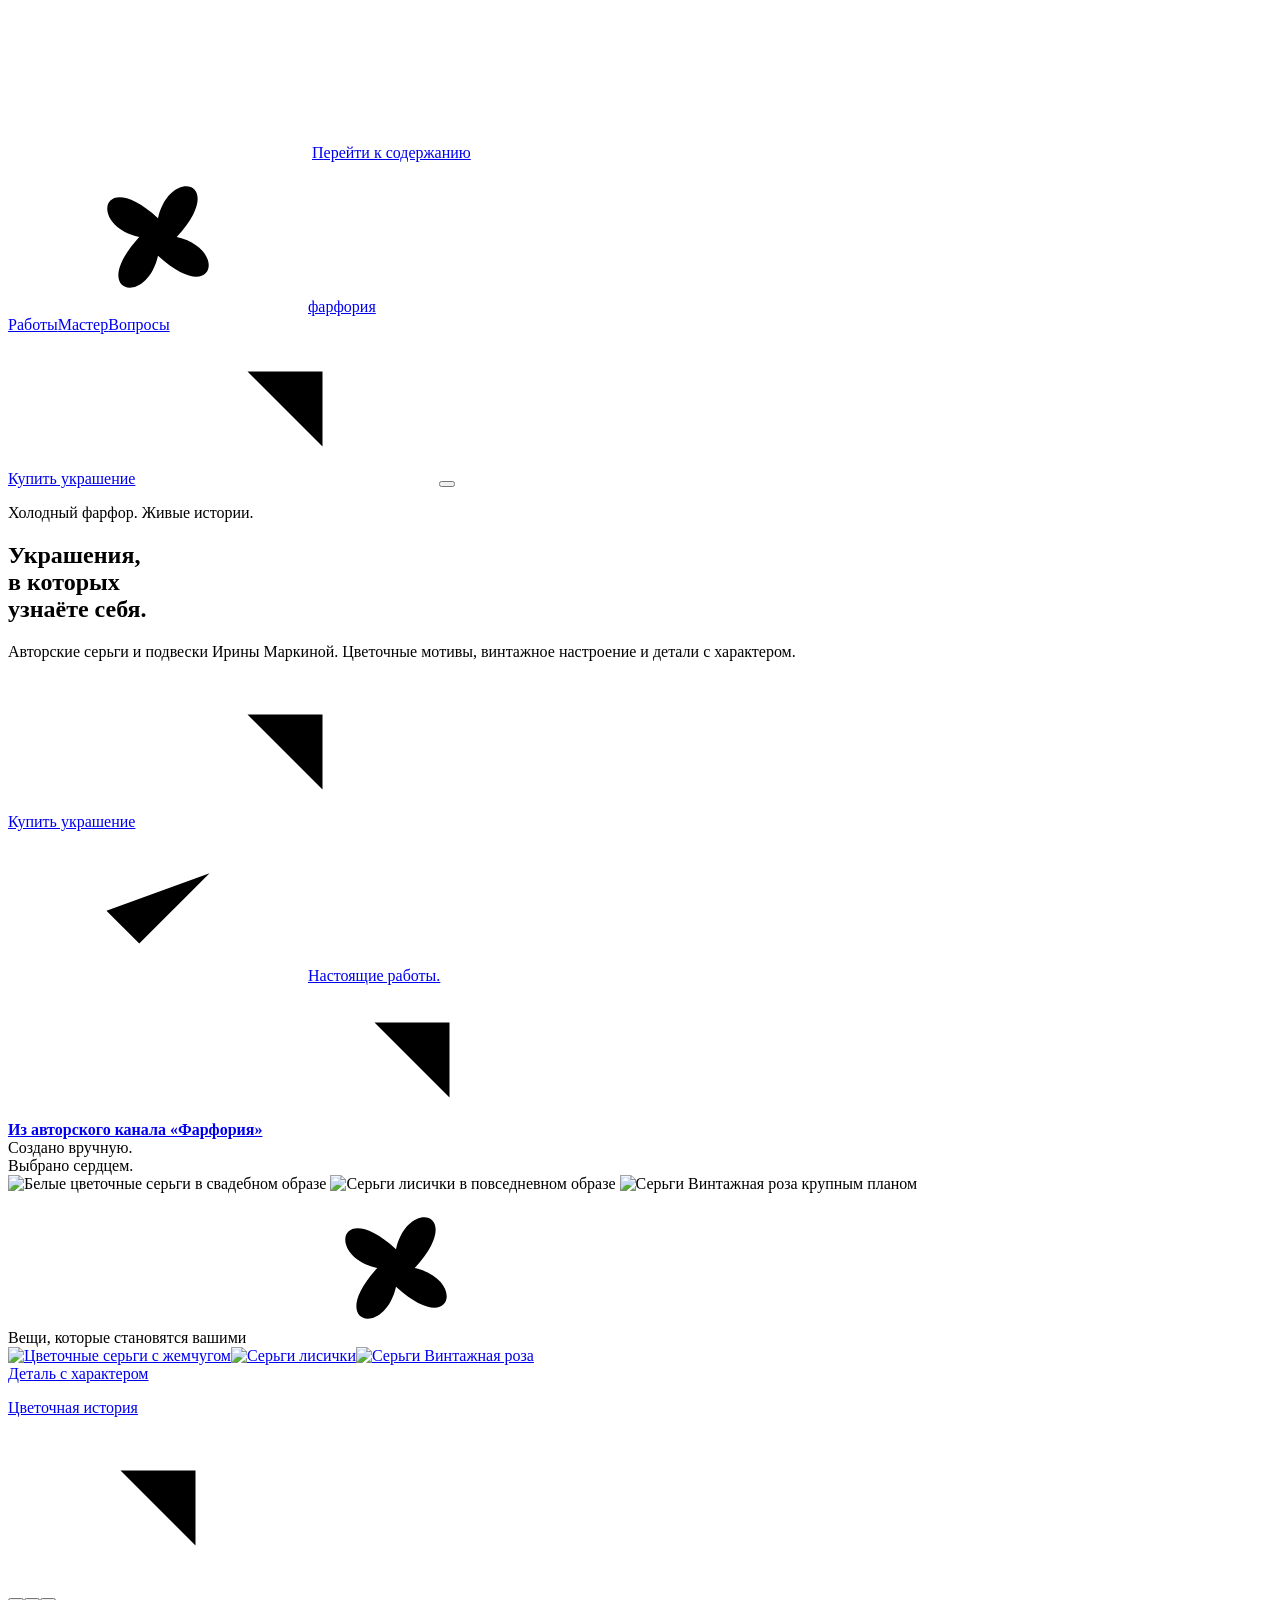
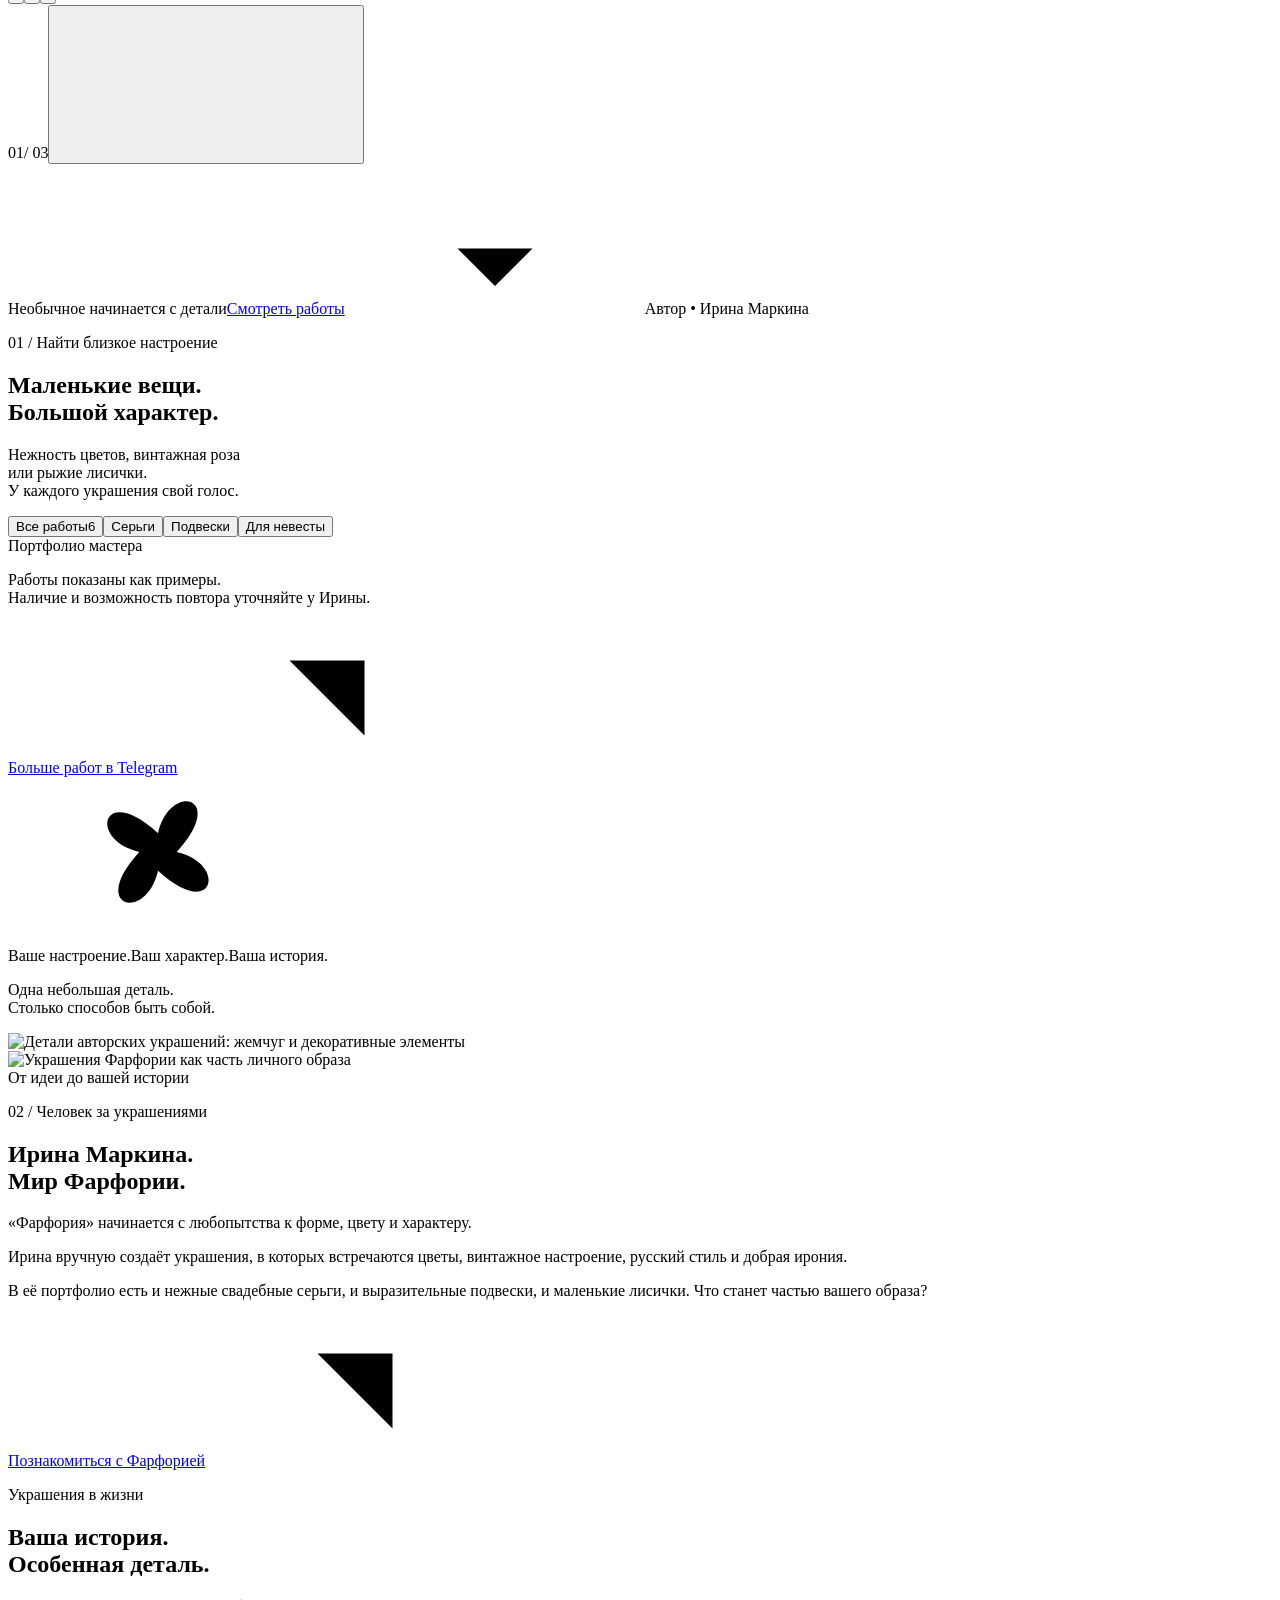
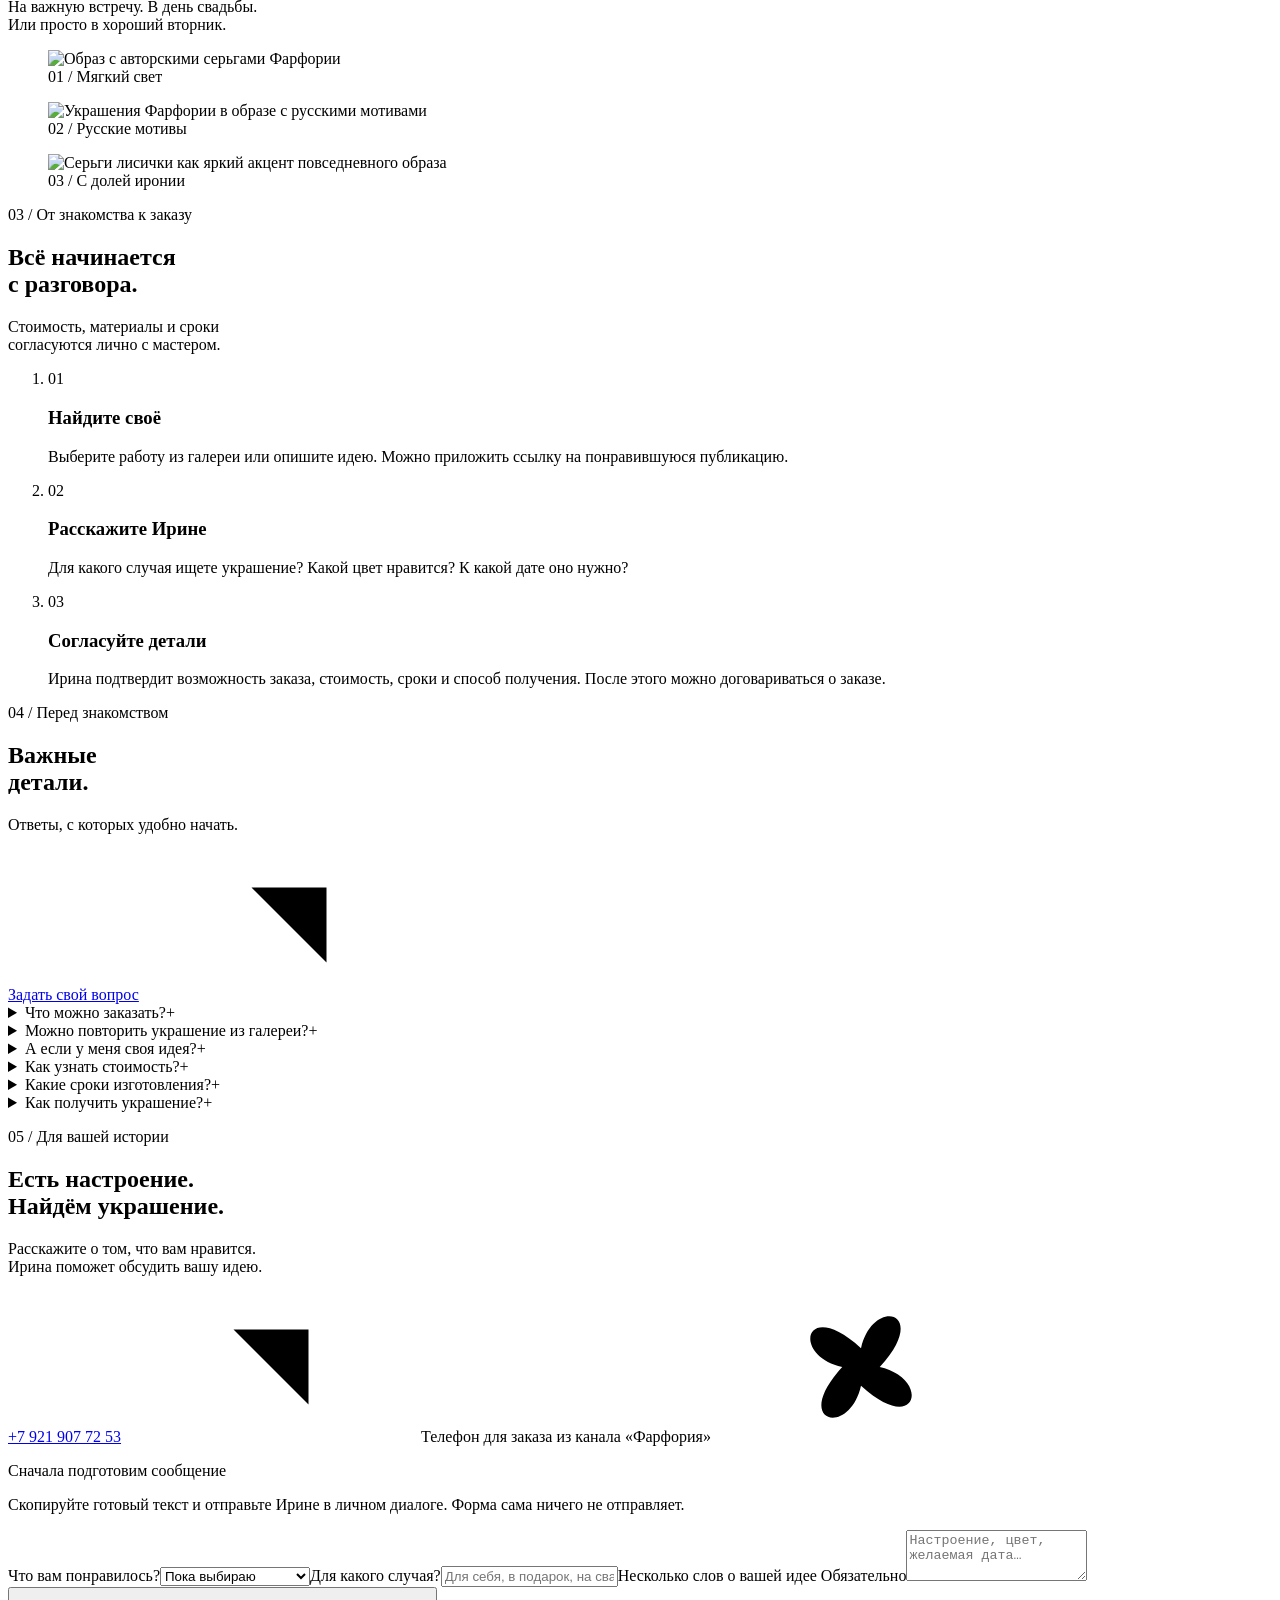
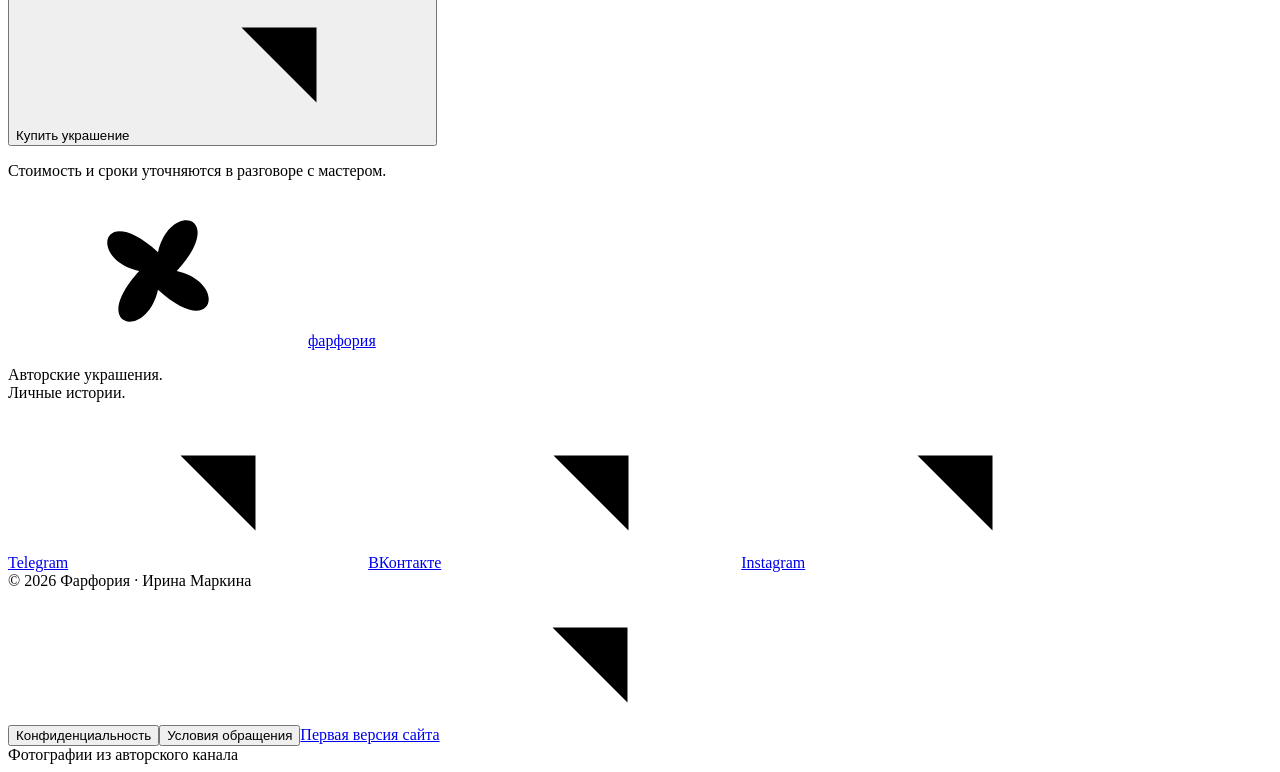
==== commit 2b8b9fb1: "Change primary jewelry CTA to purchase wording" ====
--- a/public/index.html
+++ b/public/index.html
@@ -35,18 +35,18 @@
     <nav class="nav-bar" aria-label="Основная навигация">
       <a class="wordmark" href="#main" aria-label="Фарфория, к началу страницы"><svg class="icon brand-icon"><use href="#i-flower"/></svg>фарфория<span class="version-dot" aria-hidden="true"></span></a>
       <div class="desktop-links"><a href="#works" aria-current="location">Работы</a><a href="#maker">Мастер</a><a href="#questions">Вопросы</a></div>
-      <a class="button button-small nav-cta" href="#contact">Обсудить украшение<svg class="icon"><use href="#i-arrow"/></svg></a>
+      <a class="button button-small nav-cta" href="#contact">Купить украшение<svg class="icon"><use href="#i-arrow"/></svg></a>
       <button class="menu-toggle icon-button" type="button" aria-label="Открыть меню" aria-expanded="false" aria-controls="mobile-menu"><span></span><span></span></button>
     </nav>
   </header>
-  <dialog class="mobile-menu" id="mobile-menu" aria-label="Меню сайта"><div class="menu-top"><span class="wordmark">фарфория</span><button class="icon-button" data-close aria-label="Закрыть меню"><svg class="icon"><use href="#i-close"/></svg></button></div><nav aria-label="Мобильная навигация"><a href="#works">Выбрать украшение<span>01</span></a><a href="#maker">Познакомиться с мастером<span>02</span></a><a href="#questions">Вопросы перед заказом<span>03</span></a><a href="#contact">Обсудить украшение<svg class="icon"><use href="#i-arrow"/></svg></a></nav><a href="/old/" class="muted-link">Открыть первую версию сайта</a></dialog>
+  <dialog class="mobile-menu" id="mobile-menu" aria-label="Меню сайта"><div class="menu-top"><span class="wordmark">фарфория</span><button class="icon-button" data-close aria-label="Закрыть меню"><svg class="icon"><use href="#i-close"/></svg></button></div><nav aria-label="Мобильная навигация"><a href="#works">Выбрать украшение<span>01</span></a><a href="#maker">Познакомиться с мастером<span>02</span></a><a href="#questions">Вопросы перед заказом<span>03</span></a><a href="#contact">Купить украшение<svg class="icon"><use href="#i-arrow"/></svg></a></nav><a href="/old/" class="muted-link">Открыть первую версию сайта</a></dialog>
   <main id="main">
     <section class="hero container" aria-labelledby="hero-title">
       <div class="hero-copy">
         <p class="eyebrow hero-enter" style="--delay:0ms"><span class="status-dot"></span>Холодный фарфор. Живые истории.</p>
         <h1 class="hero-enter" style="--delay:80ms" id="hero-title">Украшения,<br>в которых<br>узнаёте себя.</h1>
         <p class="hero-description hero-enter" style="--delay:160ms">Авторские серьги и подвески Ирины Маркиной. Цветочные мотивы, винтажное настроение и детали с характером.</p>
-        <div class="hero-enter" style="--delay:240ms"><a href="#contact" class="button">Обсудить украшение<svg class="icon"><use href="#i-arrow"/></svg></a></div>
+        <div class="hero-enter" style="--delay:240ms"><a href="#contact" class="button">Купить украшение<svg class="icon"><use href="#i-arrow"/></svg></a></div>
         <a class="proof-link hero-enter" style="--delay:320ms" href="https://t.me/farfforija" target="_blank" rel="noopener noreferrer"><span class="proof-mark"><svg class="icon"><use href="#i-check"/></svg></span><span>Настоящие работы.<br><strong>Из авторского канала «Фарфория»</strong></span><svg class="icon"><use href="#i-arrow"/></svg></a>
       </div>
       <div class="hero-stage" aria-label="Истории украшений Фарфории">
@@ -96,11 +96,11 @@
       <details><summary>Как получить украшение?<span aria-hidden="true">+</span></summary><p>Сообщите свой город. Способ получения, условия доставки и оплату согласуйте с мастером до подтверждения заказа.</p></details>
     </div></section>
 
-    <section class="contact section" id="contact" aria-labelledby="contact-title"><div class="container contact-grid"><div class="contact-copy" data-reveal><p class="eyebrow"><span class="status-dot"></span>05 / Для вашей истории</p><h2 id="contact-title">Есть настроение.<br>Найдём украшение.</h2><p>Расскажите о том, что вам нравится.<br>Ирина поможет обсудить вашу идею.</p><a class="contact-phone" href="tel:+79219077253">+7 921 907 72 53<svg class="icon"><use href="#i-arrow"/></svg></a><span class="contact-phone-note">Телефон для заказа из канала «Фарфория»</span><svg class="icon contact-flower" aria-hidden="true"><use href="#i-flower"/></svg></div><form class="contact-form" id="contact-form" data-reveal novalidate><p class="form-heading">Сначала подготовим сообщение</p><p class="form-explanation">Скопируйте готовый текст и отправьте Ирине в личном диалоге. Форма сама ничего не отправляет.</p><label for="selected-work">Что вам понравилось?</label><select id="selected-work" name="work"><option>Пока выбираю</option><option>Цветочная история</option><option>Винтажная роза</option><option>Лисички</option><option>Мальтийские кресты</option><option>Матрёшка</option><option>Жуки и мухи</option><option>Своя идея</option></select><label for="occasion">Для какого случая?</label><input id="occasion" name="occasion" maxlength="200" placeholder="Для себя, в подарок, на свадьбу…"><label for="wishes">Несколько слов о вашей идее <span>Обязательно</span></label><textarea id="wishes" name="wishes" rows="3" maxlength="1500" placeholder="Настроение, цвет, желаемая дата…" required aria-describedby="wishes-error"></textarea><p id="wishes-error" class="field-error" hidden></p><button class="button" type="submit">Обсудить украшение<svg class="icon"><use href="#i-arrow"/></svg></button><p class="form-footnote">Стоимость и сроки уточняются в разговоре с мастером.</p><div class="message-result" id="message-result" hidden><label for="message-text">Ваше сообщение</label><textarea id="message-text" rows="7" readonly></textarea><div class="message-actions"><button type="button" id="copy-message" class="button button-outline">Скопировать текст</button><a class="text-link" href="https://vk.com/im?sel=121339308" target="_blank" rel="noopener noreferrer">Открыть диалог VK<svg class="icon"><use href="#i-arrow"/></svg></a></div><p role="status" id="copy-status"></p></div></form></div></section>
+    <section class="contact section" id="contact" aria-labelledby="contact-title"><div class="container contact-grid"><div class="contact-copy" data-reveal><p class="eyebrow"><span class="status-dot"></span>05 / Для вашей истории</p><h2 id="contact-title">Есть настроение.<br>Найдём украшение.</h2><p>Расскажите о том, что вам нравится.<br>Ирина поможет обсудить вашу идею.</p><a class="contact-phone" href="tel:+79219077253">+7 921 907 72 53<svg class="icon"><use href="#i-arrow"/></svg></a><span class="contact-phone-note">Телефон для заказа из канала «Фарфория»</span><svg class="icon contact-flower" aria-hidden="true"><use href="#i-flower"/></svg></div><form class="contact-form" id="contact-form" data-reveal novalidate><p class="form-heading">Сначала подготовим сообщение</p><p class="form-explanation">Скопируйте готовый текст и отправьте Ирине в личном диалоге. Форма сама ничего не отправляет.</p><label for="selected-work">Что вам понравилось?</label><select id="selected-work" name="work"><option>Пока выбираю</option><option>Цветочная история</option><option>Винтажная роза</option><option>Лисички</option><option>Мальтийские кресты</option><option>Матрёшка</option><option>Жуки и мухи</option><option>Своя идея</option></select><label for="occasion">Для какого случая?</label><input id="occasion" name="occasion" maxlength="200" placeholder="Для себя, в подарок, на свадьбу…"><label for="wishes">Несколько слов о вашей идее <span>Обязательно</span></label><textarea id="wishes" name="wishes" rows="3" maxlength="1500" placeholder="Настроение, цвет, желаемая дата…" required aria-describedby="wishes-error"></textarea><p id="wishes-error" class="field-error" hidden></p><button class="button" type="submit">Купить украшение<svg class="icon"><use href="#i-arrow"/></svg></button><p class="form-footnote">Стоимость и сроки уточняются в разговоре с мастером.</p><div class="message-result" id="message-result" hidden><label for="message-text">Ваше сообщение</label><textarea id="message-text" rows="7" readonly></textarea><div class="message-actions"><button type="button" id="copy-message" class="button button-outline">Скопировать текст</button><a class="text-link" href="https://vk.com/im?sel=121339308" target="_blank" rel="noopener noreferrer">Открыть диалог VK<svg class="icon"><use href="#i-arrow"/></svg></a></div><p role="status" id="copy-status"></p></div></form></div></section>
   </main>
   <footer class="footer"><div class="container"><div class="footer-main"><a href="#main" class="wordmark"><svg class="icon brand-icon"><use href="#i-flower"/></svg>фарфория</a><p>Авторские украшения.<br>Личные истории.</p><div class="footer-socials"><a href="https://t.me/farfforija" target="_blank" rel="noopener noreferrer">Telegram<svg class="icon"><use href="#i-arrow"/></svg></a><a href="https://vk.ru/id121339308" target="_blank" rel="noopener noreferrer">ВКонтакте<svg class="icon"><use href="#i-arrow"/></svg></a><a href="https://www.instagram.com/iramarkina8/" target="_blank" rel="noopener noreferrer">Instagram<svg class="icon"><use href="#i-arrow"/></svg></a></div></div><div class="footer-bottom"><span>© 2026 Фарфория · Ирина Маркина</span><div><button data-info="privacy">Конфиденциальность</button><button data-info="terms">Условия обращения</button><a href="/old/">Первая версия сайта<svg class="icon"><use href="#i-arrow"/></svg></a></div><span>Фотографии из авторского канала</span></div></div></footer>
 
-  <dialog class="work-dialog" id="work-dialog" aria-labelledby="work-title"><button type="button" class="icon-button dialog-close" data-close aria-label="Закрыть карточку"><svg class="icon"><use href="#i-close"/></svg></button><div class="dialog-image"><img id="work-image" src="/assets/bridal.webp" alt=""></div><div class="dialog-copy"><p class="eyebrow" id="work-type"></p><h2 id="work-title"></h2><p id="work-description"></p><p class="dialog-note">Пример из портфолио. Наличие и возможность повтора уточняйте у мастера.</p><div class="dialog-actions"><button type="button" class="button" id="choose-work">Обсудить украшение<svg class="icon"><use href="#i-arrow"/></svg></button><a class="text-link" id="work-source" href="https://t.me/farfforija" target="_blank" rel="noopener noreferrer">Публикация мастера<svg class="icon"><use href="#i-arrow"/></svg></a></div></div></dialog>
+  <dialog class="work-dialog" id="work-dialog" aria-labelledby="work-title"><button type="button" class="icon-button dialog-close" data-close aria-label="Закрыть карточку"><svg class="icon"><use href="#i-close"/></svg></button><div class="dialog-image"><img id="work-image" src="/assets/bridal.webp" alt=""></div><div class="dialog-copy"><p class="eyebrow" id="work-type"></p><h2 id="work-title"></h2><p id="work-description"></p><p class="dialog-note">Пример из портфолио. Наличие и возможность повтора уточняйте у мастера.</p><div class="dialog-actions"><button type="button" class="button" id="choose-work">Купить украшение<svg class="icon"><use href="#i-arrow"/></svg></button><a class="text-link" id="work-source" href="https://t.me/farfforija" target="_blank" rel="noopener noreferrer">Публикация мастера<svg class="icon"><use href="#i-arrow"/></svg></a></div></div></dialog>
   <dialog class="info-dialog" id="info-dialog" aria-labelledby="info-title"><button class="icon-button dialog-close" data-close aria-label="Закрыть информацию"><svg class="icon"><use href="#i-close"/></svg></button><h2 id="info-title"></h2><div id="info-content"></div><button class="button button-outline" data-close>Вернуться на страницу</button></dialog>
 </body>
 </html>
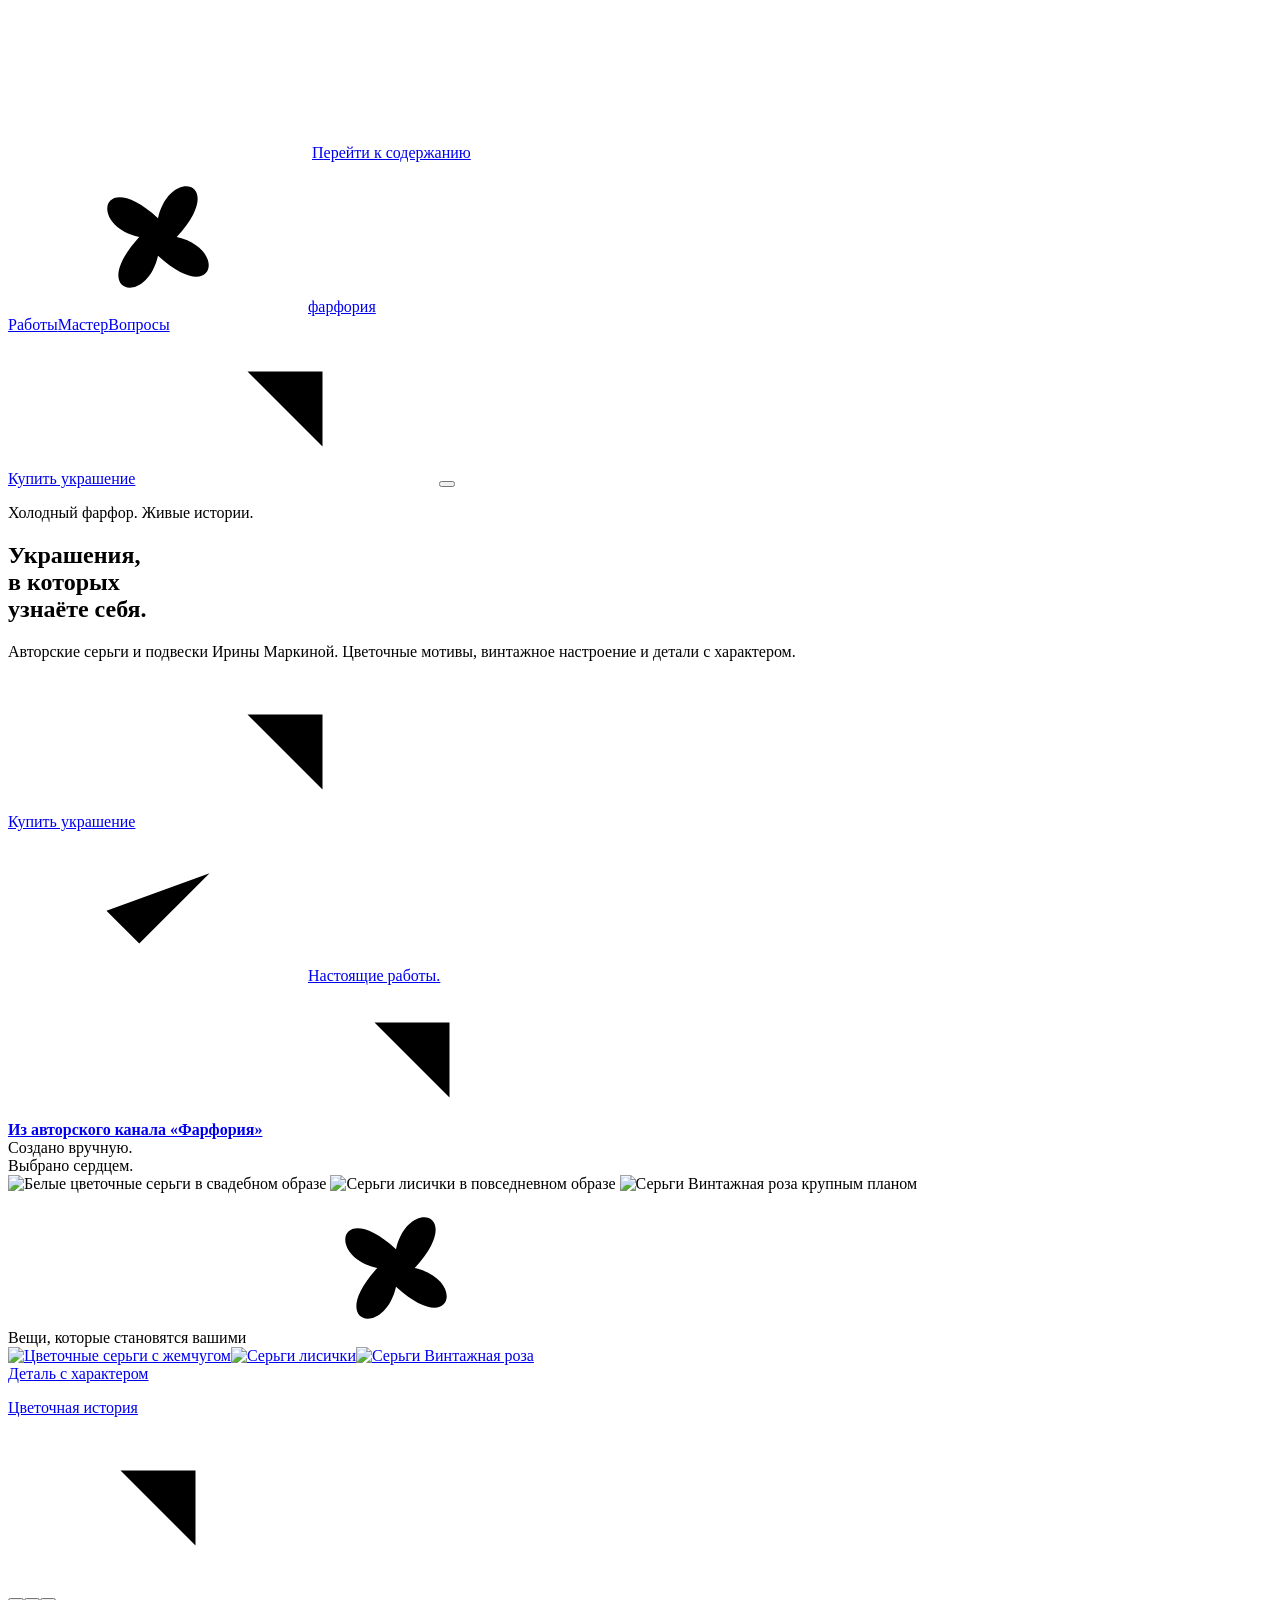
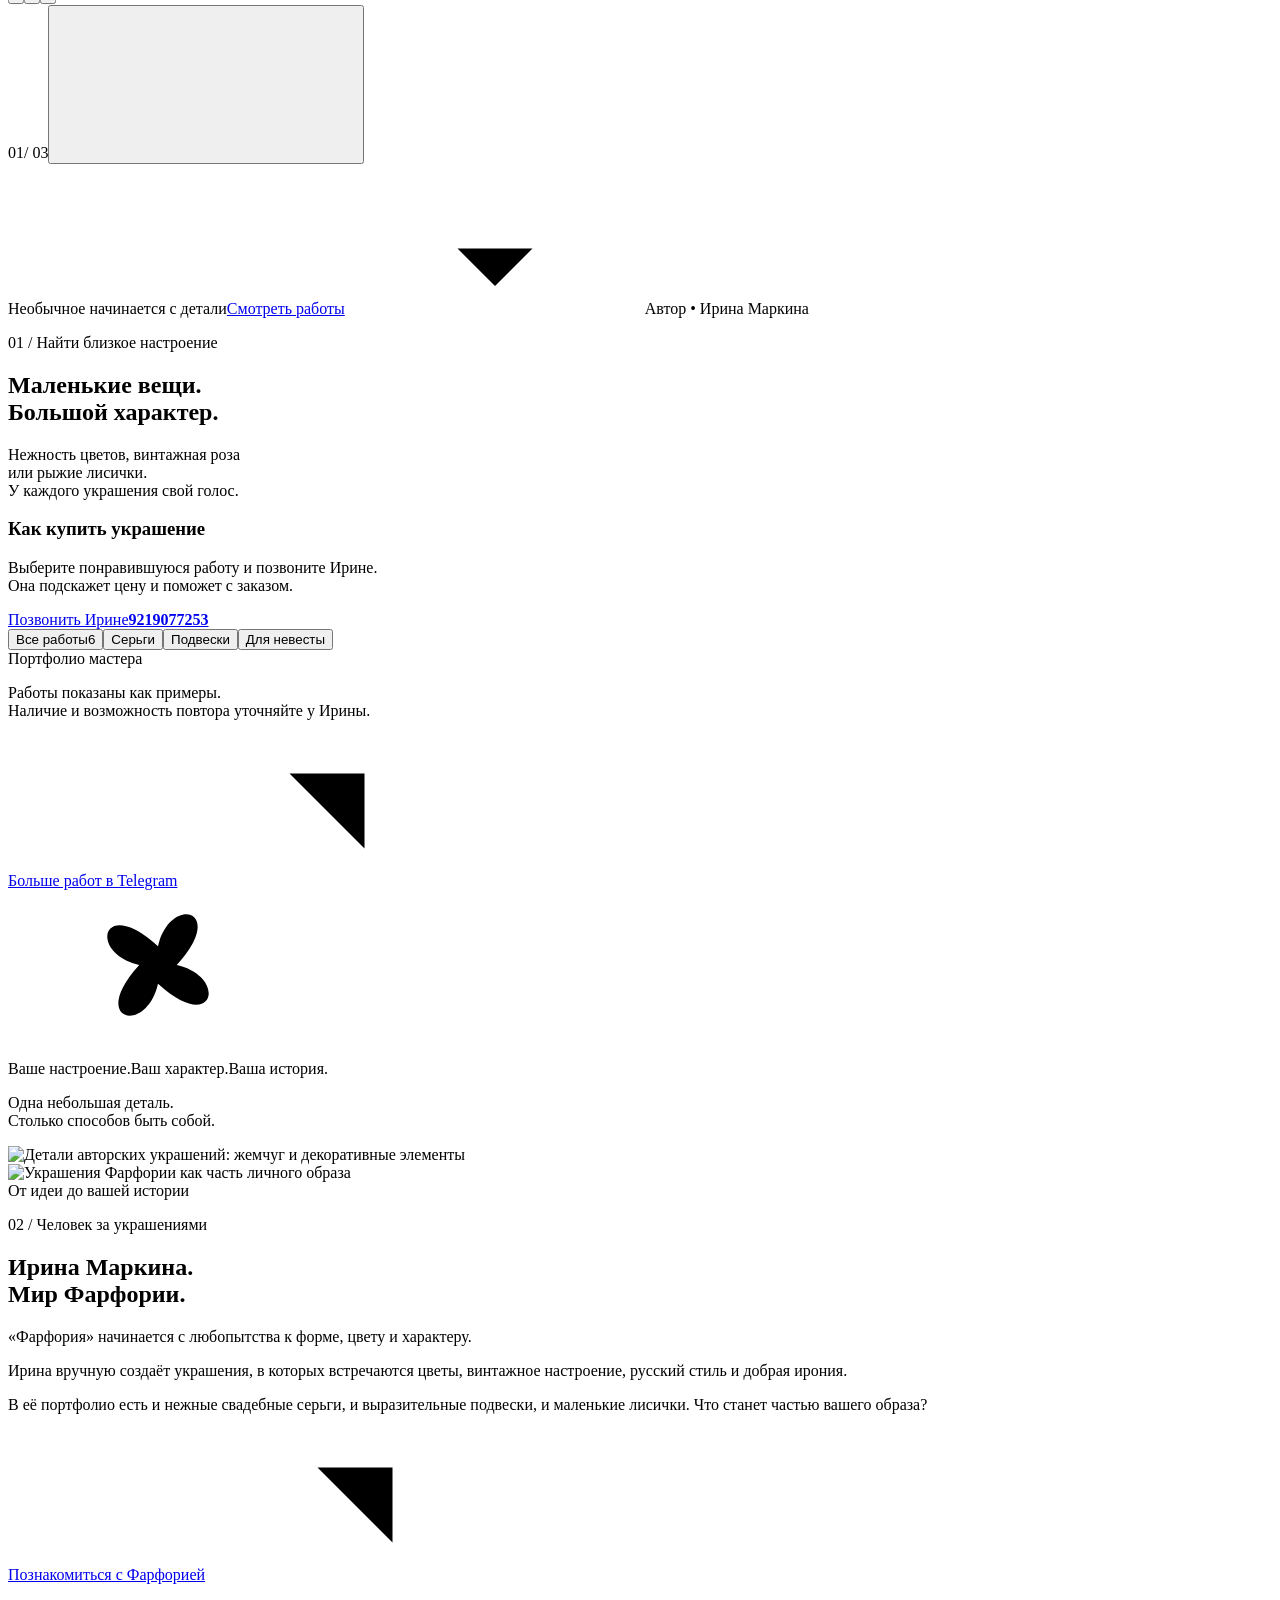
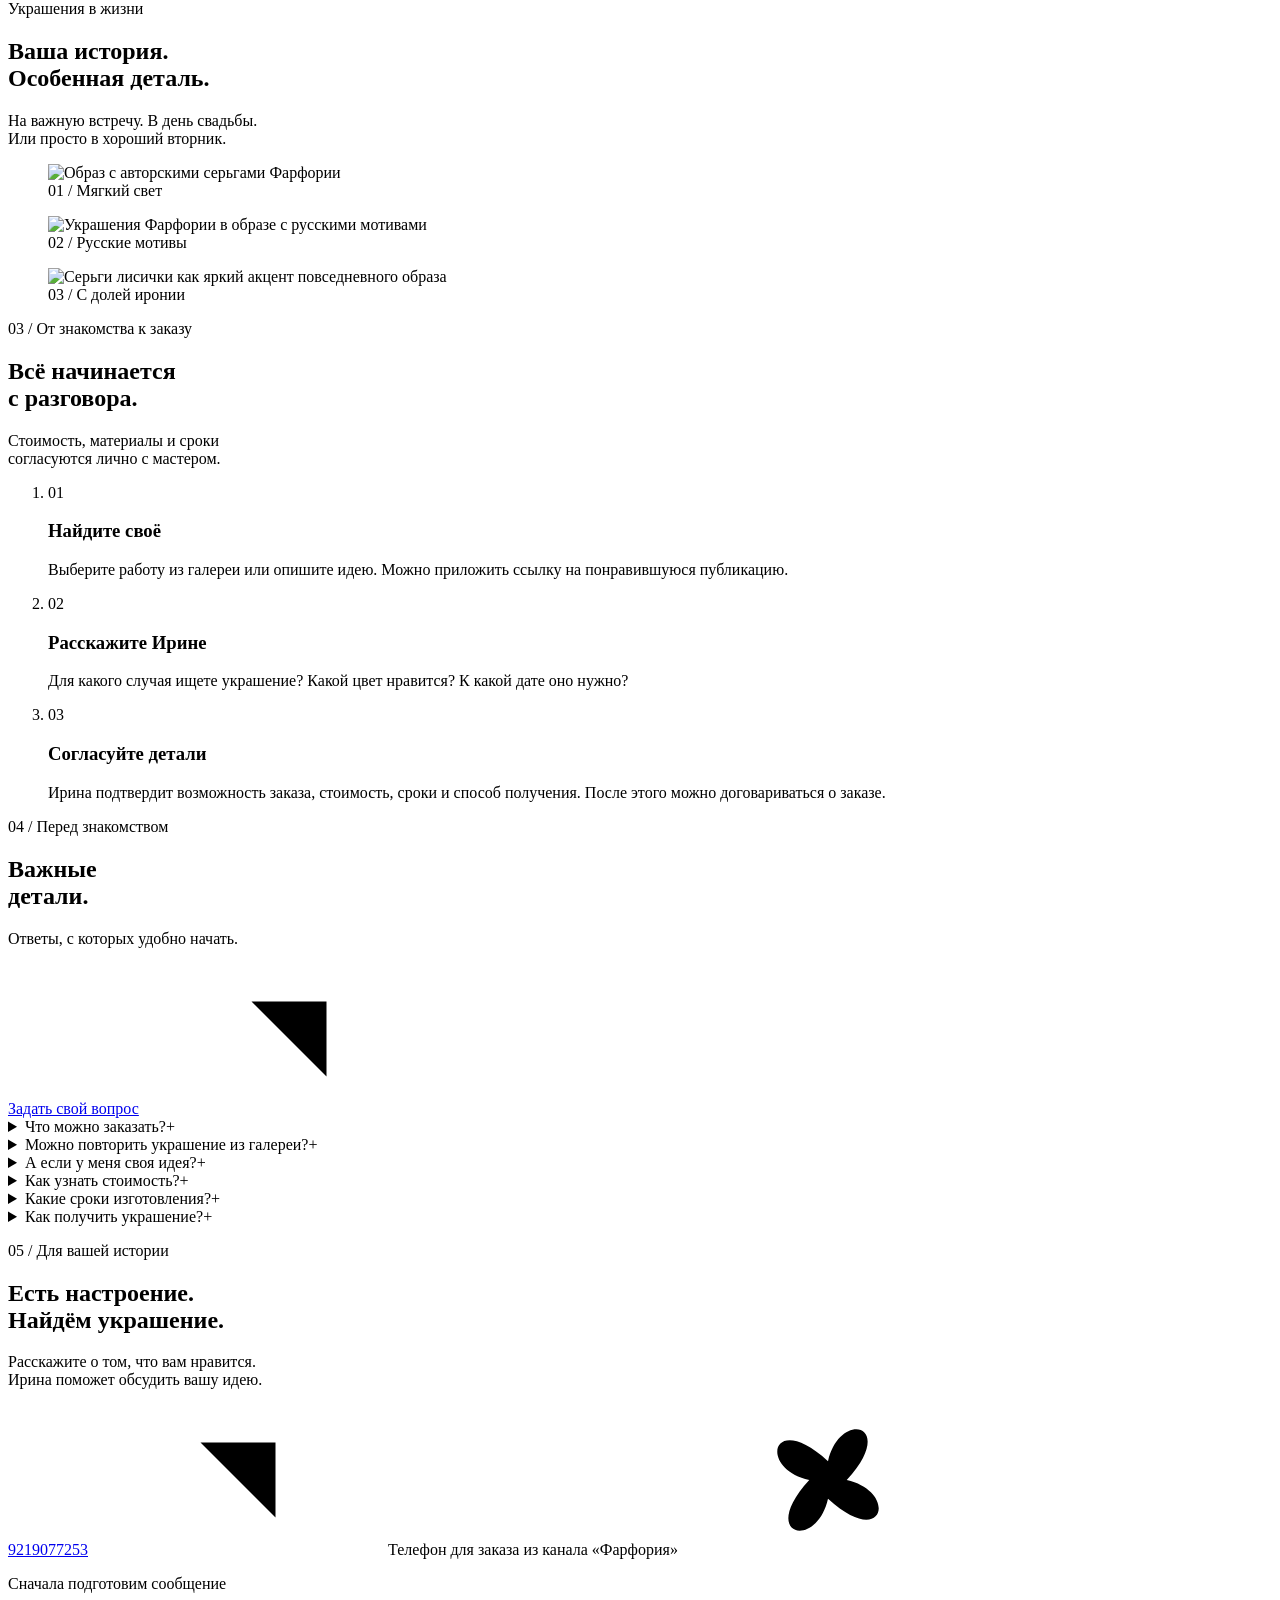
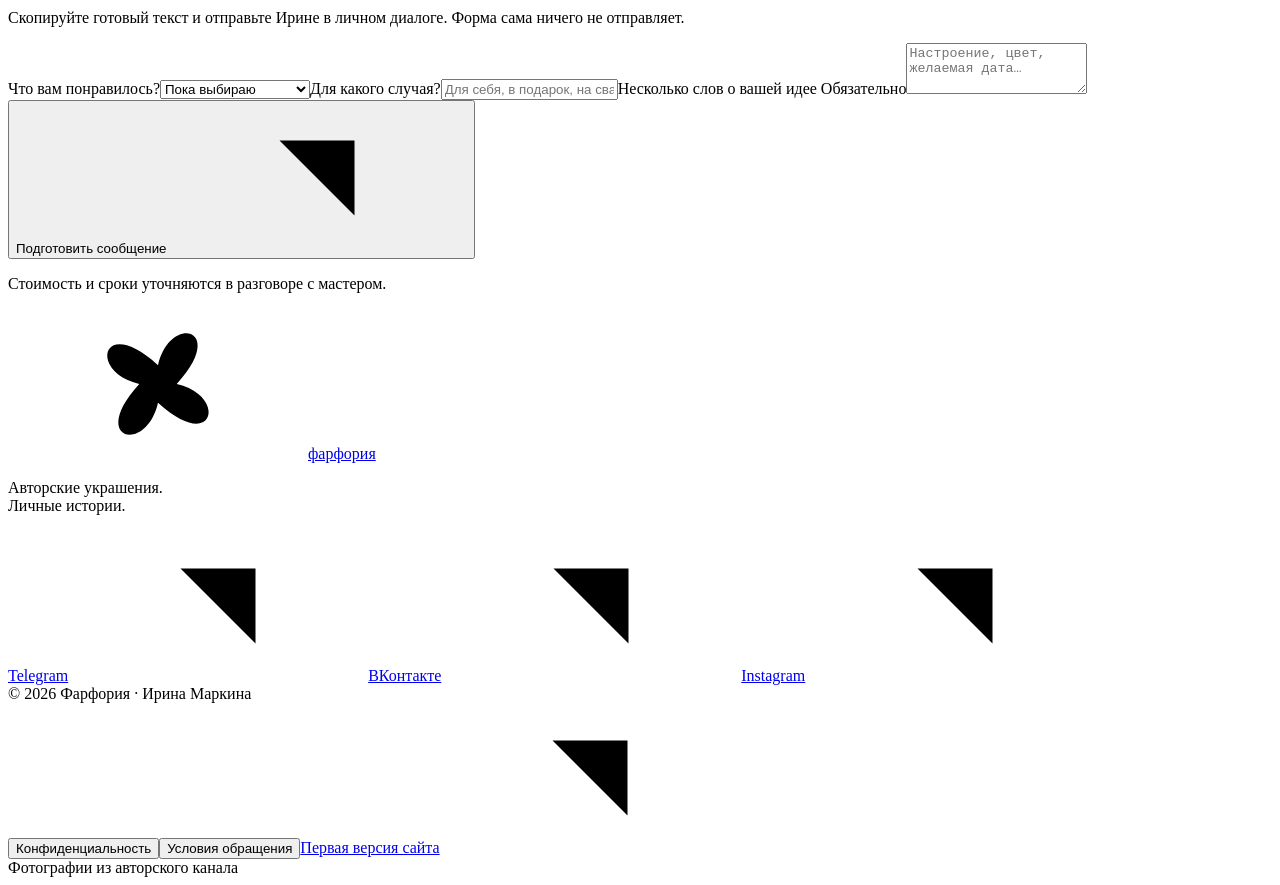
==== commit 7a183776: "Simplify jewelry purchase flow with gallery and direct phone calls" ====
--- a/public/index.html
+++ b/public/index.html
@@ -35,18 +35,18 @@
     <nav class="nav-bar" aria-label="Основная навигация">
       <a class="wordmark" href="#main" aria-label="Фарфория, к началу страницы"><svg class="icon brand-icon"><use href="#i-flower"/></svg>фарфория<span class="version-dot" aria-hidden="true"></span></a>
       <div class="desktop-links"><a href="#works" aria-current="location">Работы</a><a href="#maker">Мастер</a><a href="#questions">Вопросы</a></div>
-      <a class="button button-small nav-cta" href="#contact">Купить украшение<svg class="icon"><use href="#i-arrow"/></svg></a>
+      <a class="button button-small nav-cta" href="#works">Купить украшение<svg class="icon"><use href="#i-arrow"/></svg></a>
       <button class="menu-toggle icon-button" type="button" aria-label="Открыть меню" aria-expanded="false" aria-controls="mobile-menu"><span></span><span></span></button>
     </nav>
   </header>
-  <dialog class="mobile-menu" id="mobile-menu" aria-label="Меню сайта"><div class="menu-top"><span class="wordmark">фарфория</span><button class="icon-button" data-close aria-label="Закрыть меню"><svg class="icon"><use href="#i-close"/></svg></button></div><nav aria-label="Мобильная навигация"><a href="#works">Выбрать украшение<span>01</span></a><a href="#maker">Познакомиться с мастером<span>02</span></a><a href="#questions">Вопросы перед заказом<span>03</span></a><a href="#contact">Купить украшение<svg class="icon"><use href="#i-arrow"/></svg></a></nav><a href="/old/" class="muted-link">Открыть первую версию сайта</a></dialog>
+  <dialog class="mobile-menu" id="mobile-menu" aria-label="Меню сайта"><div class="menu-top"><span class="wordmark">фарфория</span><button class="icon-button" data-close aria-label="Закрыть меню"><svg class="icon"><use href="#i-close"/></svg></button></div><nav aria-label="Мобильная навигация"><a href="#works">Выбрать украшение<span>01</span></a><a href="#maker">Познакомиться с мастером<span>02</span></a><a href="#questions">Вопросы перед заказом<span>03</span></a><a href="#works">Купить украшение<svg class="icon"><use href="#i-arrow"/></svg></a></nav><a href="/old/" class="muted-link">Открыть первую версию сайта</a></dialog>
   <main id="main">
     <section class="hero container" aria-labelledby="hero-title">
       <div class="hero-copy">
         <p class="eyebrow hero-enter" style="--delay:0ms"><span class="status-dot"></span>Холодный фарфор. Живые истории.</p>
         <h1 class="hero-enter" style="--delay:80ms" id="hero-title">Украшения,<br>в которых<br>узнаёте себя.</h1>
         <p class="hero-description hero-enter" style="--delay:160ms">Авторские серьги и подвески Ирины Маркиной. Цветочные мотивы, винтажное настроение и детали с характером.</p>
-        <div class="hero-enter" style="--delay:240ms"><a href="#contact" class="button">Купить украшение<svg class="icon"><use href="#i-arrow"/></svg></a></div>
+        <div class="hero-enter" style="--delay:240ms"><a href="#works" class="button">Купить украшение<svg class="icon"><use href="#i-arrow"/></svg></a></div>
         <a class="proof-link hero-enter" style="--delay:320ms" href="https://t.me/farfforija" target="_blank" rel="noopener noreferrer"><span class="proof-mark"><svg class="icon"><use href="#i-check"/></svg></span><span>Настоящие работы.<br><strong>Из авторского канала «Фарфория»</strong></span><svg class="icon"><use href="#i-arrow"/></svg></a>
       </div>
       <div class="hero-stage" aria-label="Истории украшений Фарфории">
@@ -65,6 +65,7 @@
 
     <section class="works section container" id="works" aria-labelledby="works-title">
       <div class="section-heading" data-reveal><div><p class="eyebrow">01 / Найти близкое настроение</p><h2 id="works-title">Маленькие вещи.<br>Большой характер.</h2></div><p>Нежность цветов, винтажная роза<br>или рыжие лисички.<br>У каждого украшения свой голос.</p></div>
+      <div class="gallery-help" data-reveal><div><h3>Как купить украшение</h3><p>Выберите понравившуюся работу и позвоните Ирине.<br>Она подскажет цену и поможет с заказом.</p></div><a class="button call-button phone-link" href="tel:+79219077253"><span>Позвонить Ирине<strong class="phone-number">9219077253</strong></span></a></div>
       <div class="collection-toolbar" data-reveal><div class="filters" role="group" aria-label="Фильтр работ"><button data-filter="all" class="is-current" aria-pressed="true">Все работы<span>6</span></button><button data-filter="earrings" aria-pressed="false">Серьги</button><button data-filter="pendants" aria-pressed="false">Подвески</button><button data-filter="wedding" aria-pressed="false">Для невесты</button></div><span class="portfolio-note"><span class="status-dot"></span>Портфолио мастера</span></div>
       <div class="works-grid" id="works-grid"></div>
       <noscript><p>Посмотреть все украшения можно в <a href="https://t.me/farfforija">авторском канале Ирины</a>. Для фильтров и просмотра карточек включите JavaScript.</p></noscript>
@@ -96,11 +97,11 @@
       <details><summary>Как получить украшение?<span aria-hidden="true">+</span></summary><p>Сообщите свой город. Способ получения, условия доставки и оплату согласуйте с мастером до подтверждения заказа.</p></details>
     </div></section>
 
-    <section class="contact section" id="contact" aria-labelledby="contact-title"><div class="container contact-grid"><div class="contact-copy" data-reveal><p class="eyebrow"><span class="status-dot"></span>05 / Для вашей истории</p><h2 id="contact-title">Есть настроение.<br>Найдём украшение.</h2><p>Расскажите о том, что вам нравится.<br>Ирина поможет обсудить вашу идею.</p><a class="contact-phone" href="tel:+79219077253">+7 921 907 72 53<svg class="icon"><use href="#i-arrow"/></svg></a><span class="contact-phone-note">Телефон для заказа из канала «Фарфория»</span><svg class="icon contact-flower" aria-hidden="true"><use href="#i-flower"/></svg></div><form class="contact-form" id="contact-form" data-reveal novalidate><p class="form-heading">Сначала подготовим сообщение</p><p class="form-explanation">Скопируйте готовый текст и отправьте Ирине в личном диалоге. Форма сама ничего не отправляет.</p><label for="selected-work">Что вам понравилось?</label><select id="selected-work" name="work"><option>Пока выбираю</option><option>Цветочная история</option><option>Винтажная роза</option><option>Лисички</option><option>Мальтийские кресты</option><option>Матрёшка</option><option>Жуки и мухи</option><option>Своя идея</option></select><label for="occasion">Для какого случая?</label><input id="occasion" name="occasion" maxlength="200" placeholder="Для себя, в подарок, на свадьбу…"><label for="wishes">Несколько слов о вашей идее <span>Обязательно</span></label><textarea id="wishes" name="wishes" rows="3" maxlength="1500" placeholder="Настроение, цвет, желаемая дата…" required aria-describedby="wishes-error"></textarea><p id="wishes-error" class="field-error" hidden></p><button class="button" type="submit">Купить украшение<svg class="icon"><use href="#i-arrow"/></svg></button><p class="form-footnote">Стоимость и сроки уточняются в разговоре с мастером.</p><div class="message-result" id="message-result" hidden><label for="message-text">Ваше сообщение</label><textarea id="message-text" rows="7" readonly></textarea><div class="message-actions"><button type="button" id="copy-message" class="button button-outline">Скопировать текст</button><a class="text-link" href="https://vk.com/im?sel=121339308" target="_blank" rel="noopener noreferrer">Открыть диалог VK<svg class="icon"><use href="#i-arrow"/></svg></a></div><p role="status" id="copy-status"></p></div></form></div></section>
+    <section class="contact section" id="contact" aria-labelledby="contact-title"><div class="container contact-grid"><div class="contact-copy" data-reveal><p class="eyebrow"><span class="status-dot"></span>05 / Для вашей истории</p><h2 id="contact-title">Есть настроение.<br>Найдём украшение.</h2><p>Расскажите о том, что вам нравится.<br>Ирина поможет обсудить вашу идею.</p><a class="contact-phone" href="tel:+79219077253">9219077253<svg class="icon"><use href="#i-arrow"/></svg></a><span class="contact-phone-note">Телефон для заказа из канала «Фарфория»</span><svg class="icon contact-flower" aria-hidden="true"><use href="#i-flower"/></svg></div><form class="contact-form" id="contact-form" data-reveal novalidate><p class="form-heading">Сначала подготовим сообщение</p><p class="form-explanation">Скопируйте готовый текст и отправьте Ирине в личном диалоге. Форма сама ничего не отправляет.</p><label for="selected-work">Что вам понравилось?</label><select id="selected-work" name="work"><option>Пока выбираю</option><option>Цветочная история</option><option>Винтажная роза</option><option>Лисички</option><option>Мальтийские кресты</option><option>Матрёшка</option><option>Жуки и мухи</option><option>Своя идея</option></select><label for="occasion">Для какого случая?</label><input id="occasion" name="occasion" maxlength="200" placeholder="Для себя, в подарок, на свадьбу…"><label for="wishes">Несколько слов о вашей идее <span>Обязательно</span></label><textarea id="wishes" name="wishes" rows="3" maxlength="1500" placeholder="Настроение, цвет, желаемая дата…" required aria-describedby="wishes-error"></textarea><p id="wishes-error" class="field-error" hidden></p><button class="button" type="submit">Подготовить сообщение<svg class="icon"><use href="#i-arrow"/></svg></button><p class="form-footnote">Стоимость и сроки уточняются в разговоре с мастером.</p><div class="message-result" id="message-result" hidden><label for="message-text">Ваше сообщение</label><textarea id="message-text" rows="7" readonly></textarea><div class="message-actions"><button type="button" id="copy-message" class="button button-outline">Скопировать текст</button><a class="text-link" href="https://vk.com/im?sel=121339308" target="_blank" rel="noopener noreferrer">Открыть диалог VK<svg class="icon"><use href="#i-arrow"/></svg></a></div><p role="status" id="copy-status"></p></div></form></div></section>
   </main>
   <footer class="footer"><div class="container"><div class="footer-main"><a href="#main" class="wordmark"><svg class="icon brand-icon"><use href="#i-flower"/></svg>фарфория</a><p>Авторские украшения.<br>Личные истории.</p><div class="footer-socials"><a href="https://t.me/farfforija" target="_blank" rel="noopener noreferrer">Telegram<svg class="icon"><use href="#i-arrow"/></svg></a><a href="https://vk.ru/id121339308" target="_blank" rel="noopener noreferrer">ВКонтакте<svg class="icon"><use href="#i-arrow"/></svg></a><a href="https://www.instagram.com/iramarkina8/" target="_blank" rel="noopener noreferrer">Instagram<svg class="icon"><use href="#i-arrow"/></svg></a></div></div><div class="footer-bottom"><span>© 2026 Фарфория · Ирина Маркина</span><div><button data-info="privacy">Конфиденциальность</button><button data-info="terms">Условия обращения</button><a href="/old/">Первая версия сайта<svg class="icon"><use href="#i-arrow"/></svg></a></div><span>Фотографии из авторского канала</span></div></div></footer>
 
-  <dialog class="work-dialog" id="work-dialog" aria-labelledby="work-title"><button type="button" class="icon-button dialog-close" data-close aria-label="Закрыть карточку"><svg class="icon"><use href="#i-close"/></svg></button><div class="dialog-image"><img id="work-image" src="/assets/bridal.webp" alt=""></div><div class="dialog-copy"><p class="eyebrow" id="work-type"></p><h2 id="work-title"></h2><p id="work-description"></p><p class="dialog-note">Пример из портфолио. Наличие и возможность повтора уточняйте у мастера.</p><div class="dialog-actions"><button type="button" class="button" id="choose-work">Купить украшение<svg class="icon"><use href="#i-arrow"/></svg></button><a class="text-link" id="work-source" href="https://t.me/farfforija" target="_blank" rel="noopener noreferrer">Публикация мастера<svg class="icon"><use href="#i-arrow"/></svg></a></div></div></dialog>
+  <dialog class="work-dialog" id="work-dialog" aria-labelledby="work-title"><button type="button" class="icon-button dialog-close" data-close aria-label="Закрыть карточку"><svg class="icon"><use href="#i-close"/></svg></button><div class="dialog-image"><img id="work-image" src="/assets/bridal.webp" alt=""></div><div class="dialog-copy"><p class="eyebrow" id="work-type"></p><h2 id="work-title"></h2><p id="work-description"></p><p class="dialog-note">Пример из портфолио. Наличие и возможность повтора уточняйте у мастера.</p><div class="dialog-actions"><a class="button call-button phone-link" id="work-call" href="tel:+79219077253"><span>Позвонить Ирине<strong class="phone-number">9219077253</strong></span></a><p class="call-hint">Назовите украшение Ирине. Она подскажет цену, наличие и способ получения.</p><button type="button" class="text-link" id="choose-work">Или написать сообщение<svg class="icon"><use href="#i-arrow"/></svg></button><a class="text-link" id="work-source" href="https://t.me/farfforija" target="_blank" rel="noopener noreferrer">Публикация мастера<svg class="icon"><use href="#i-arrow"/></svg></a></div></div></dialog>
   <dialog class="info-dialog" id="info-dialog" aria-labelledby="info-title"><button class="icon-button dialog-close" data-close aria-label="Закрыть информацию"><svg class="icon"><use href="#i-close"/></svg></button><h2 id="info-title"></h2><div id="info-content"></div><button class="button button-outline" data-close>Вернуться на страницу</button></dialog>
 </body>
 </html>
